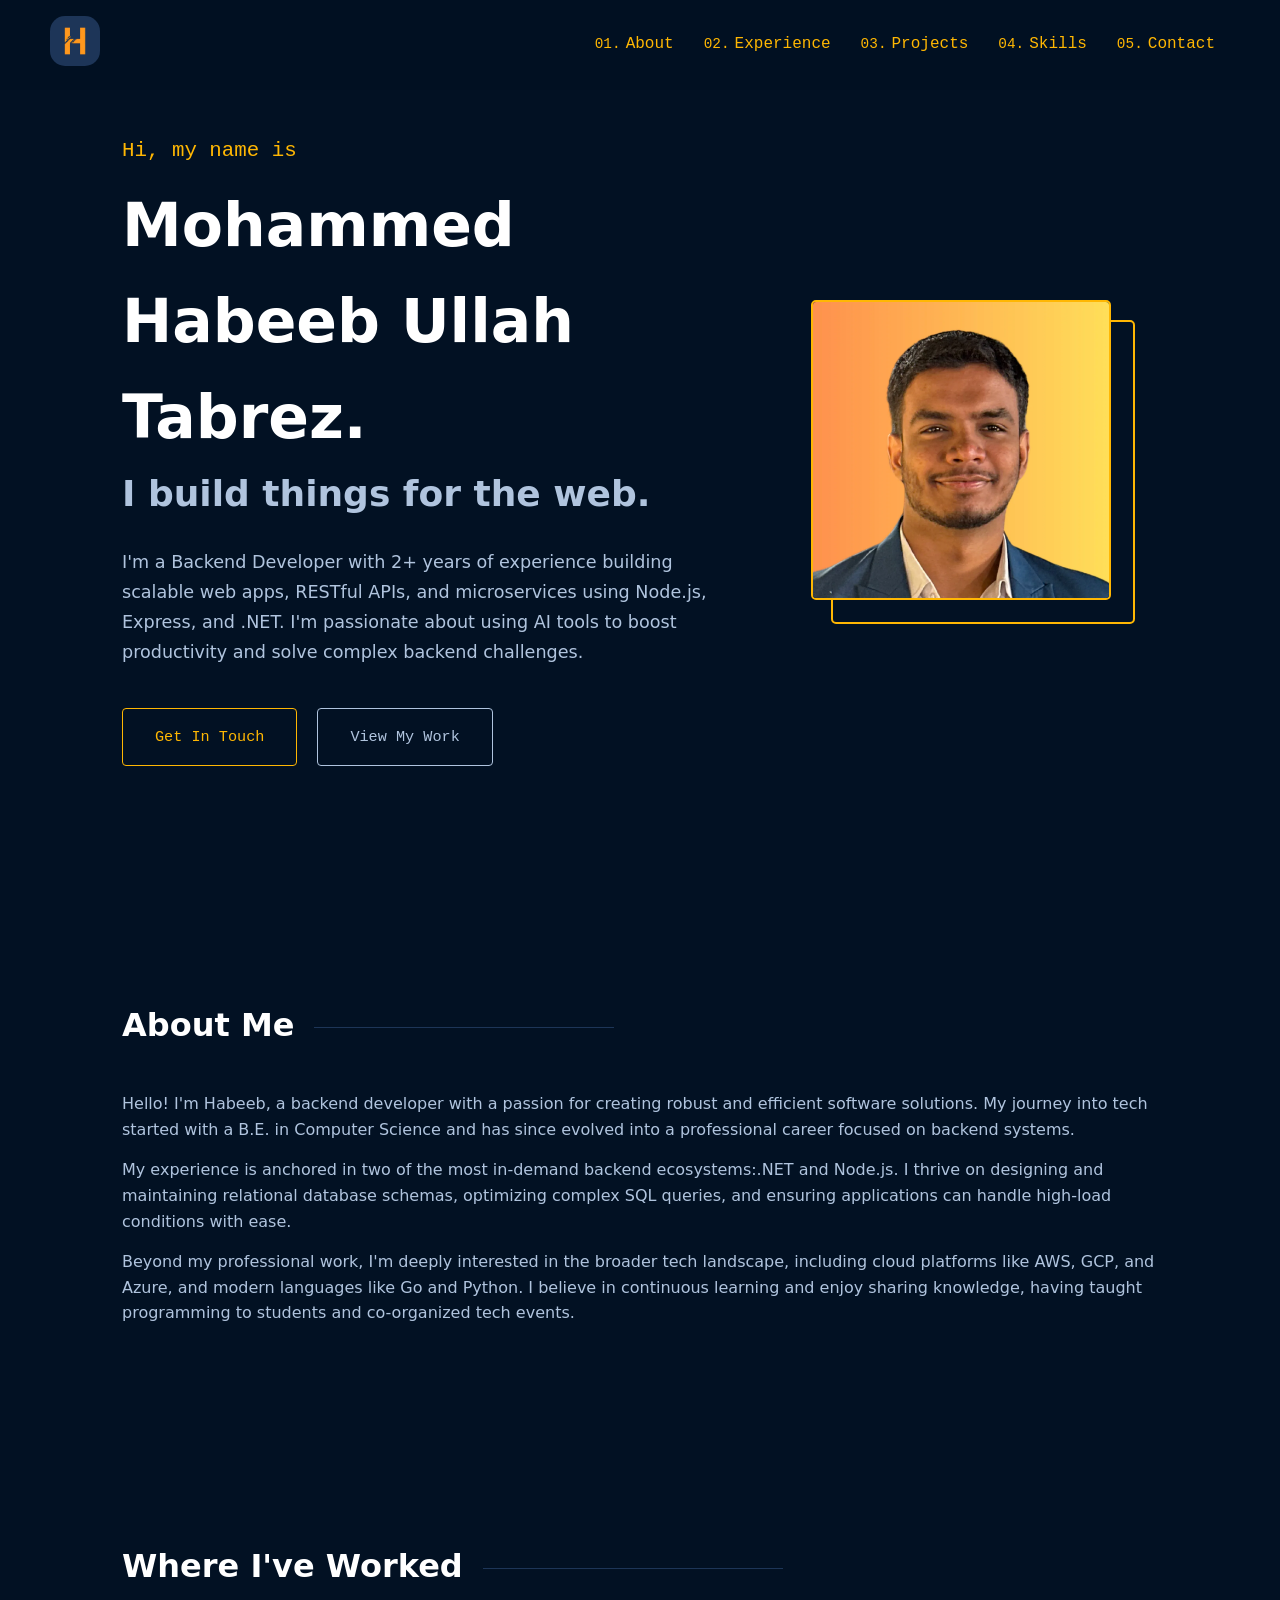
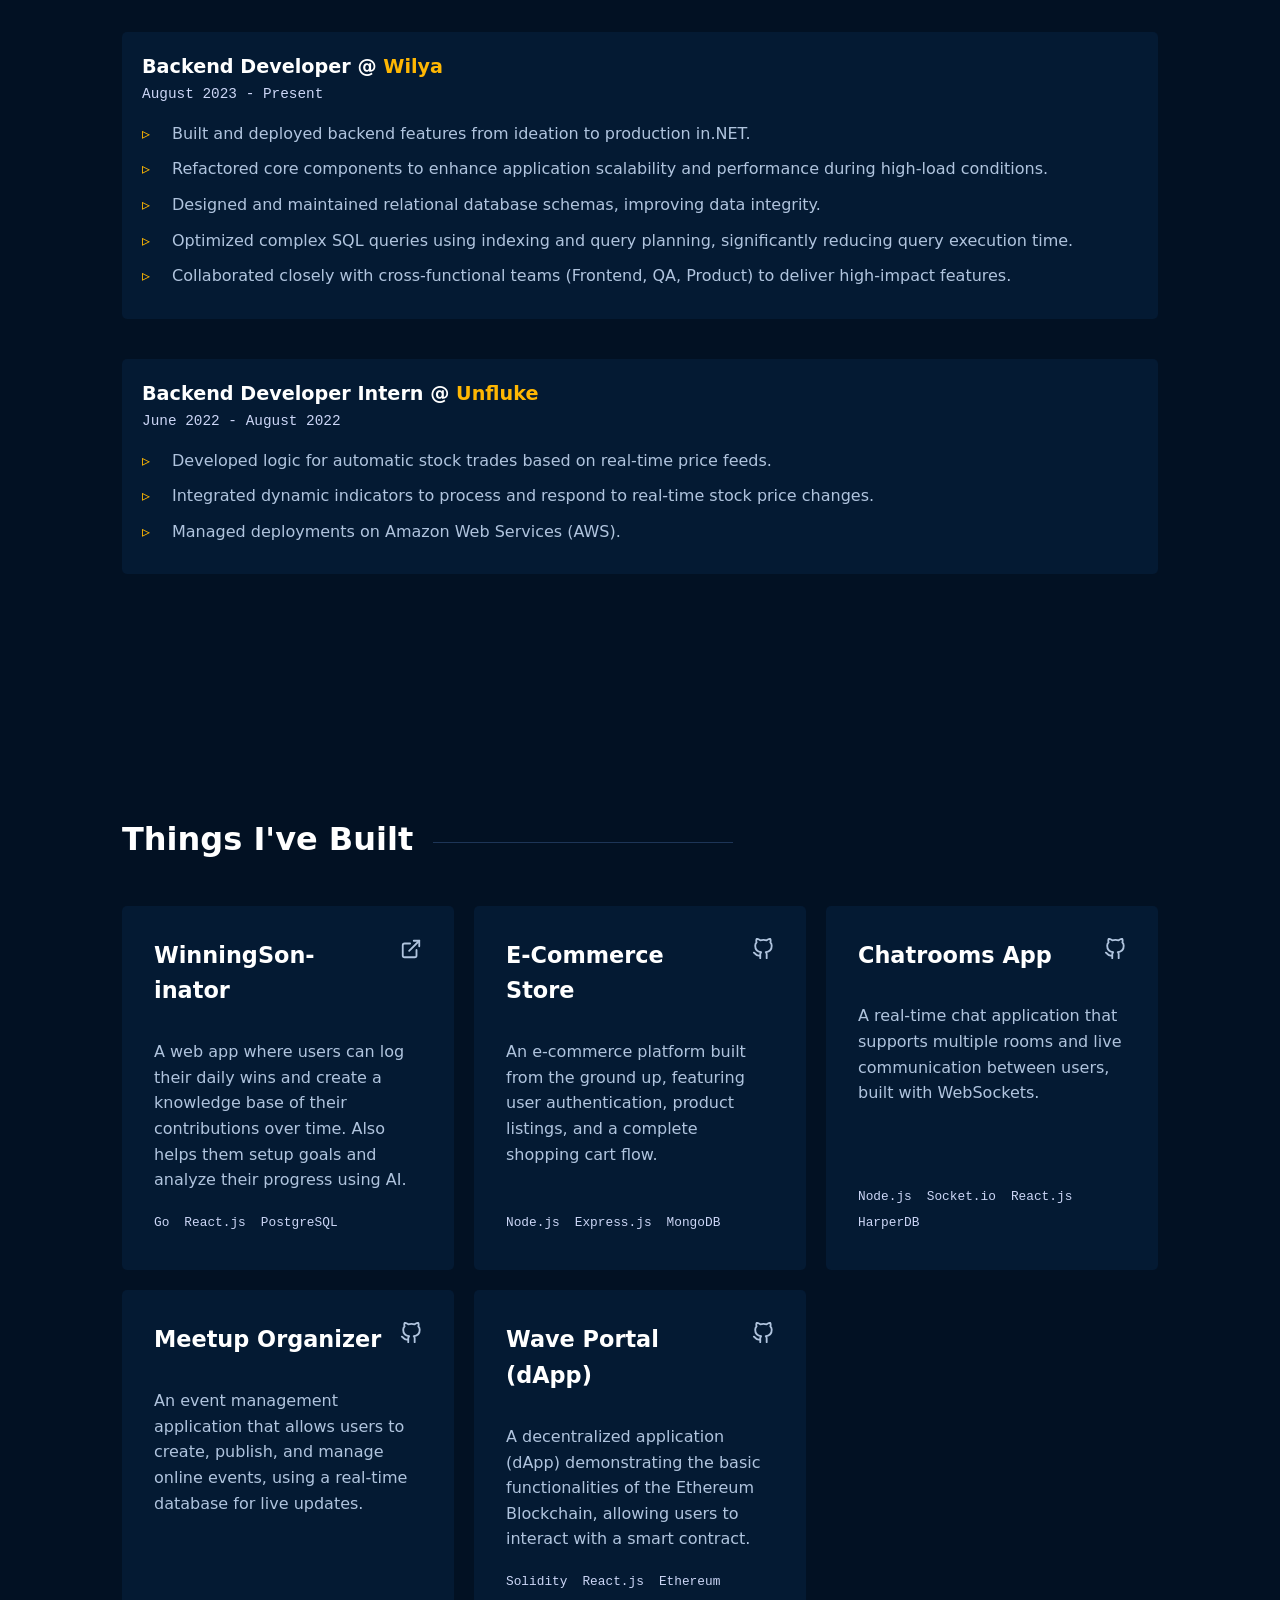
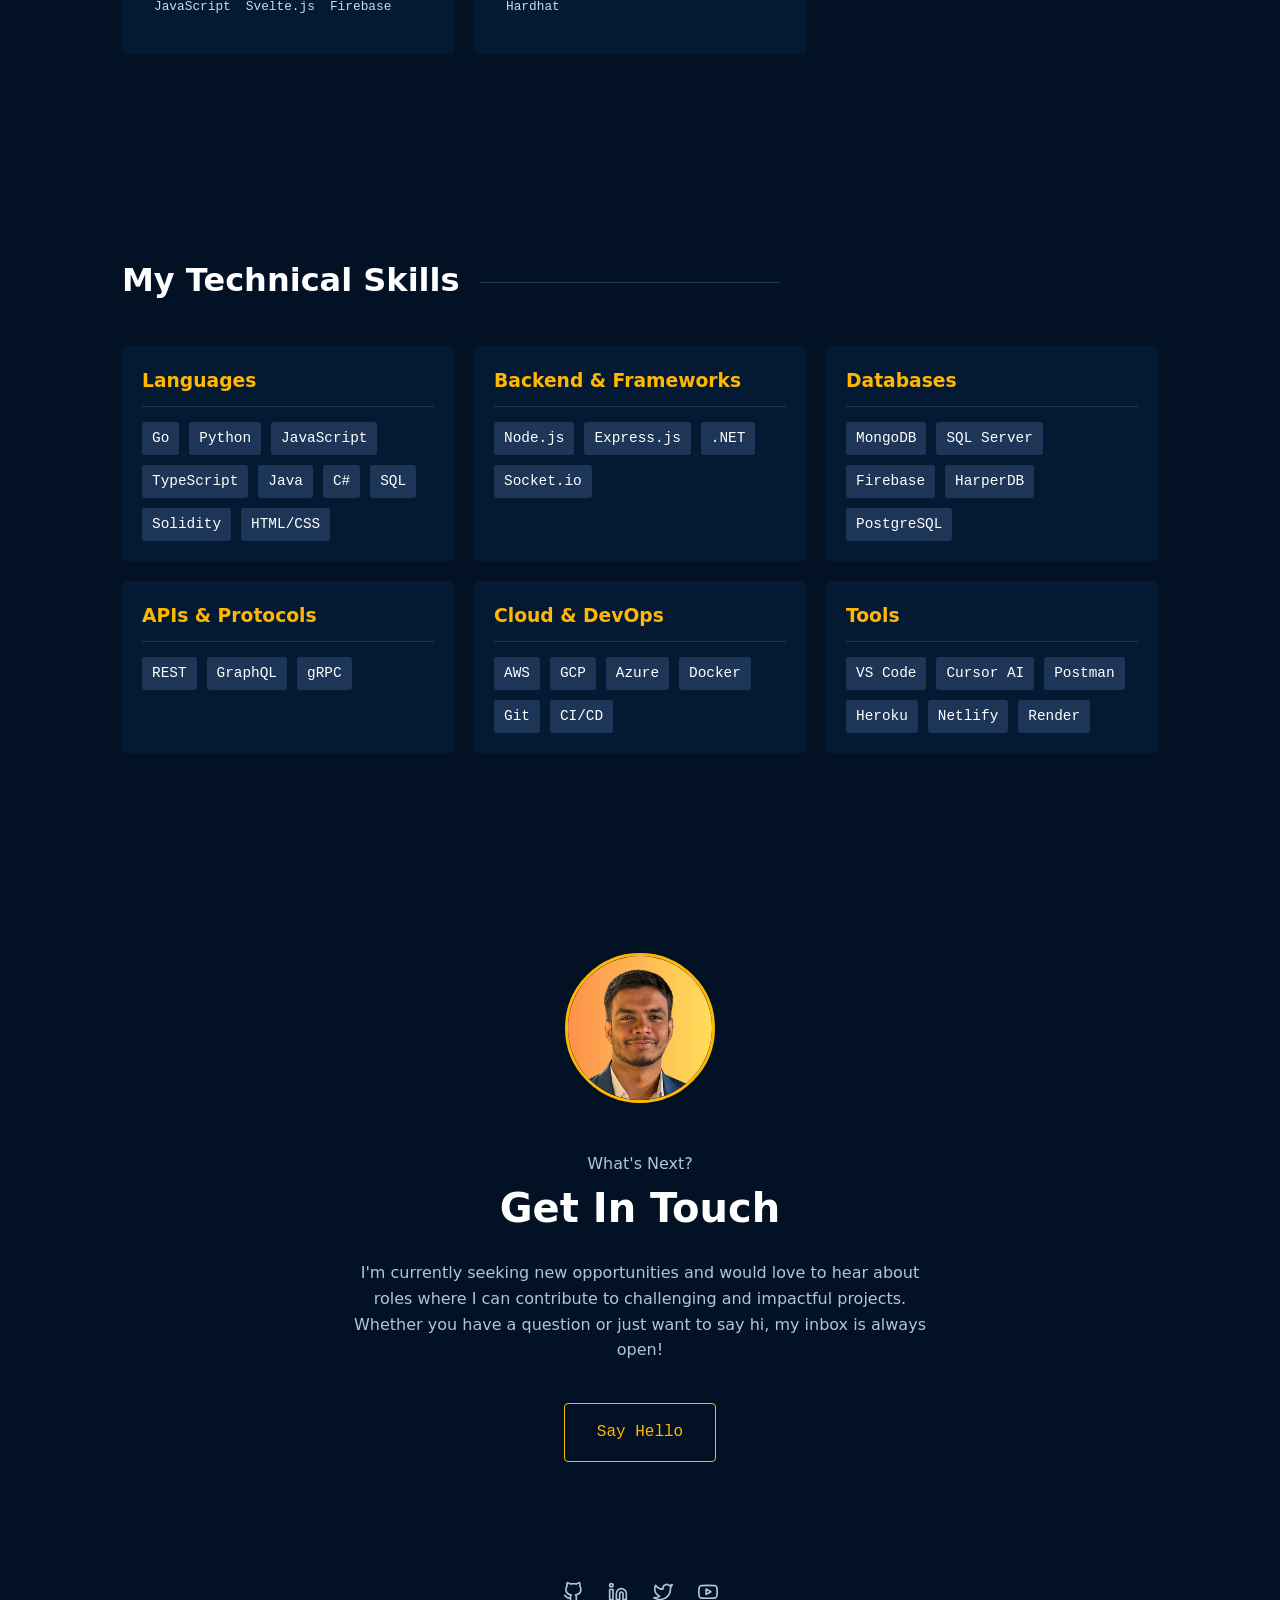
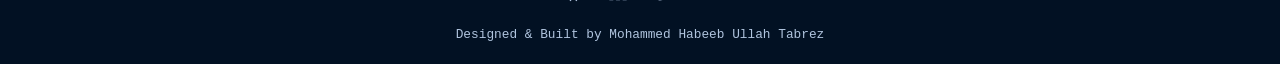
==== index.html @ f27fe526 "Add files via upload" ====
<!DOCTYPE html>
<html lang="en">
<head>
    <meta charset="UTF-8">
    <meta name="viewport" content="width=device-width, initial-scale=1.0">

    <!-- SEO: Title Tag - Crucial for search rankings and browser tabs -->
    <title>Mohammed Habeeb Ullah Tabrez | Backend Developer | Node.js, .NET, SQL Server</title>

    <!-- SEO: Meta Description - Appears in search results under the title. Should be a compelling summary. -->
    <meta name="description" content="Portfolio of Mohammed Habeeb Ullah Tabrez, a Backend Developer with 2+ years of experience in Node.js, .NET, SQL Server, and Python. Specializing in scalable web apps, RESTful APIs, and database optimization. Based in Hyderabad, India.">

    <!-- SEO: Meta Keywords - While less important for Google now, it helps other search engines categorize your site. -->
    <meta name="keywords" content="Backend Developer, Software Engineer, Node.js Developer, .NET Developer, SQL Server Developer, Go Developer, Python, SQL, MongoDB, AWS, Microservices, REST API, Hyderabad, Remote Developer">
    
    <!-- SEO: Author -->
    <meta name="author" content="Mohammed Habeeb Ullah Tabrez">
    
    <!-- SEO: Canonical URL - Tells search engines the preferred URL to avoid duplicate content issues. -->
    <link rel="canonical" href="https://theopcoder.in/">

    <!-- SEO: Open Graph Meta Tags (for social media sharing, e.g., LinkedIn, Facebook) -->
    <meta property="og:title" content="Mohammed Habeeb Ullah Tabrez | Backend Developer">
    <meta property="og:description" content="Experienced Backend Developer specializing in Node.js, .NET, SQL Server, and building scalable systems.">
    <meta property="og:image" content="https://theopcoder.in/images/Mohammed_Habeeb_Ullah_Tabrez.webp">
    <meta property="og:type" content="website">

    <!-- SEO: Twitter Card Meta Tags (for Twitter sharing) -->
    <meta name="twitter:card" content="summary_large_image">
    <meta name="twitter:title" content="Mohammed Habeeb Ullah Tabrez | Backend Developer">
    <meta name="twitter:description" content="Experienced Backend Developer specializing in Node.js, .NET, Go, and building scalable systems.">
    <meta name="twitter:image" content="https://theopcoder.in/images/Mohammed_Habeeb_Ullah_Tabrez.webp">

    <!-- Favicon related -->
    <link rel="icon" type="image/png" href="./favicon/favicon-96x96.png" sizes="96x96" />
    <link rel="icon" type="image/svg+xml" href="./favicon/favicon.svg" />
    <link rel="shortcut icon" href="./favicon/favicon.ico" />
    <link rel="apple-touch-icon" sizes="180x180" href="./favicon/apple-touch-icon.png" />
    <meta name="apple-mobile-web-app-title" content="Habeeb Ullah Tabrez" />
    <link rel="manifest" href="./favicon/site.webmanifest" />
    
    <link rel="stylesheet" href="styles.css">
    
    <!-- SEO: JSON-LD Structured Data - Helps Google understand your page content for Rich Snippets -->
    <script type="application/ld+json">
    {
      "@context": "https://schema.org",
      "@type": "ProfilePage",
      "mainEntity": {
        "@type": "Person",
        "name": "Mohammed Habeeb Ullah Tabrez",
        "alternateName": "Habeeb Tabrez",
        "jobTitle": "Backend Developer",
        "worksFor": {
          "@type": "Organization",
          "name": "Wilya"
        },
        "alumniOf": {
            "@type": "CollegeOrUniversity",
            "name": "Muffakham Jah College of Engineering and Technology"
        },
        "knowsAbout": ["Backend Development", "Node.js", ".NET", "Go", "Python", "REST APIs", "Microservices", "SQL Server", "MongoDB", "AWS"],
        "url": "https://theopcoder.in/",
        "image": "https://theopcoder.in/images/Mohammed_Habeeb_Ullah_Tabrez.webp",
        "sameAs": [
          "https://linkedin.com/in/theopcoder",
          "https://github.com/habeebullahtabrez",
          "https://twitter.com/yourprofile"
        ],
        "address": {
          "@type": "PostalAddress",
          "addressLocality": "Hyderabad",
          "addressRegion": "Telangana",
          "addressCountry": "IN"
        }
      }
    }
    </script>
</head>
<body>

    <header class="main-header" id="mainHeader">
        <a href="#" class="logo">
            <img src="./images/logo.webp" alt="Mohammed Habeeb Ullah Tabrez">
        </a>
        <nav class="main-nav" id="mainNav">
            <ol>
                <li><a href="#about">About</a></li>
                <li><a href="#experience">Experience</a></li>
                <li><a href="#projects">Projects</a></li>
                <li><a href="#skills">Skills</a></li>
                <li><a href="#contact">Contact</a></li>
            </ol>
        </nav>
        <div class="hamburger" id="hamburger">
            <span class="bar"></span>
            <span class="bar"></span>
            <span class="bar"></span>
        </div>
    </header>

    <main class="container">

        <section id="hero">
            <div class="hero-grid">
                <div class="hero-text">
                    <p class="intro">Hi, my name is</p>
                    <h1 class="name">Mohammed Habeeb Ullah Tabrez.</h1>
                    <h1 class="subtitle">I build things for the web.</h1>
                    <p class="summary">
                        I'm a Backend Developer with 2+ years of experience building scalable web apps, RESTful APIs, and microservices using Node.js, Express, and .NET. I'm passionate about using AI tools to boost productivity and solve complex backend challenges.
                    </p>
                    <div class="hero-cta">
                        <a href="#contact" class="cta-button primary">Get In Touch</a>
                        <a href="#projects" class="cta-button secondary">View My Work</a>
                    </div>
                </div>
                <div class="hero-image-container">
                    <!-- SEO: Use descriptive alt text and replace placeholder with a real image. -->
                    <!-- TODO: Replace placeholder. Use a descriptive filename like 'mohammed-habeeb-ullah-tabrez-portfolio.jpg' -->
                    <img src="./images/Mohammed_Habeeb_Ullah_Tabrez.webp" alt="Mohammed Habeeb Ullah Tabrez, Backend Developer">
                </div>
            </div>
        </section>

        <section id="about">
            <h2 class="section-heading">About Me</h2>
            <div class="inner">
                <div class="about-text">
                    <p>
                        Hello! I'm Habeeb, a backend developer with a passion for creating robust and efficient software solutions. My journey into tech started with a B.E. in Computer Science and has since evolved into a professional career focused on backend systems.
                    </p>
                    <p>
                        My experience is anchored in two of the most in-demand backend ecosystems:.NET and Node.js. I thrive on designing and maintaining relational database schemas, optimizing complex SQL queries, and ensuring applications can handle high-load conditions with ease.
                    </p>
                    <p>
                        Beyond my professional work, I'm deeply interested in the broader tech landscape, including cloud platforms like AWS, GCP, and Azure, and modern languages like Go and Python. I believe in continuous learning and enjoy sharing knowledge, having taught programming to students and co-organized tech events.
                    </p>
                </div>
            </div>
        </section>

        <section id="experience">
            <h2 class="section-heading">Where I've Worked</h2>
            
            <div class="job">
                <h3 class="job-title">Backend Developer @ <span>Wilya</span></h3>
                <p class="job-period">August 2023 - Present</p>
                <div class="job-description">
                    <ul>
                        <li>Built and deployed backend features from ideation to production in.NET.</li>
                        <li>Refactored core components to enhance application scalability and performance during high-load conditions.</li>
                        <li>Designed and maintained relational database schemas, improving data integrity.</li>
                        <li>Optimized complex SQL queries using indexing and query planning, significantly reducing query execution time.</li>
                        <li>Collaborated closely with cross-functional teams (Frontend, QA, Product) to deliver high-impact features.</li>
                    </ul>
                </div>
            </div>

            <div class="job">
                <h3 class="job-title">Backend Developer Intern @ <span>Unfluke</span></h3>
                <p class="job-period">June 2022 - August 2022</p>
                <div class="job-description">
                    <ul>
                        <li>Developed logic for automatic stock trades based on real-time price feeds.</li>
                        <li>Integrated dynamic indicators to process and respond to real-time stock price changes.</li>
                        <li>Managed deployments on Amazon Web Services (AWS).</li>
                    </ul>
                </div>
            </div>
        </section>

        <section id="projects">
            <h2 class="section-heading">Things I've Built</h2>
            <div class="projects-grid" id="projects-grid">
                <!-- Projects will be dynamically inserted here -->
            </div>
        </section>

        <section id="skills">
            <h2 class="section-heading">My Technical Skills</h2>
            <div class="skills-grid">
                <div class="skill-category">
                    <h3>Languages</h3>
                    <ul>
                        <li>Go</li><li>Python</li><li>JavaScript</li><li>TypeScript</li><li>Java</li><li>C#</li><li>SQL</li><li>Solidity</li><li>HTML/CSS</li>
                    </ul>
                </div>
                <div class="skill-category">
                    <h3>Backend & Frameworks</h3>
                    <ul>
                        <li>Node.js</li><li>Express.js</li><li>.NET</li><li>Socket.io</li>
                    </ul>
                </div>
                <div class="skill-category">
                    <h3>Databases</h3>
                    <ul>
                        <li>MongoDB</li><li>SQL Server</li><li>Firebase</li><li>HarperDB</li><li>PostgreSQL</li>
                    </ul>
                </div>
                <div class="skill-category">
                    <h3>APIs & Protocols</h3>
                    <ul>
                        <li>REST</li><li>GraphQL</li><li>gRPC</li>
                    </ul>
                </div>
                <div class="skill-category">
                    <h3>Cloud & DevOps</h3>
                    <ul>
                        <li>AWS</li><li>GCP</li><li>Azure</li><li>Docker</li><li>Git</li><li>CI/CD</li>
                    </ul>
                </div>
                <div class="skill-category">
                    <h3>Tools</h3>
                    <ul>
                        <li>VS Code</li><li>Cursor AI</li><li>Postman</li><li>Heroku</li><li>Netlify</li><li>Render</li>
                    </ul>
                </div>
            </div>
        </section>

        <section id="contact">
            <!-- SEO: Use descriptive alt text and replace placeholder with a real image. -->
            <!-- TODO: Replace placeholder. Use a descriptive filename like 'mohammed-habeeb-ullah-tabrez-contact.jpg' -->
            <img class="contact-image" src="./images/Mohammed_Habeeb_Ullah_Tabrez.webp" alt="Contact Mohammed Habeeb Ullah Tabrez">
            <p class="intro" style="margin-bottom: 0;">What's Next?</p>
            <h2>Get In Touch</h2>
            <p>
                I'm currently seeking new opportunities and would love to hear about roles where I can contribute to challenging and impactful projects. Whether you have a question or just want to say hi, my inbox is always open!
            </p>
            <a href="mailto:ullahabeeb11@gmail.com" class="contact-button">Say Hello</a>
        </section>

    </main>

    <footer>
        <div id="footer-social-links">
            <!-- Social links will be dynamically inserted here -->
        </div>
        <p>Designed & Built by Mohammed Habeeb Ullah Tabrez</p>
    </footer>

    <script src="script.js"></script>

</body>
</html>
---- styles.css ----
/* --- General Styles & Resets --- */
:root {
    --primary-color: #021123; /* Very dark blue, inspired by the jacket */
    --secondary-color: #041a33; /* Slightly lighter dark blue */
    --lightest-navy: #1d3557; /* A muted blue for borders/backgrounds */
    --slate: #b0c4de; /* Lighter blue-gray for text */
    --light-slate: #ccd6f6;
    --lightest-slate: #ffffff; /* White for main headings */
    --white: #e6f1ff;
    --accent-primary: #ffb703; /* Vibrant orange/yellow from image bg */
    --accent-secondary: #3a86ff; /* Vibrant blue from jacket */
    --font-sans: 'Calibri', 'San Francisco', 'SF Pro Text', -apple-system, system-ui, sans-serif;
    --font-mono: 'SF Mono', 'Fira Code', 'Fira Mono', 'Roboto Mono', monospace;
}

* {
    margin: 0;
    padding: 0;
    box-sizing: border-box;
}

html {
    scroll-behavior: smooth;
    scroll-padding-top: 80px;
}

body {
    font-family: var(--font-sans);
    background-color: var(--primary-color);
    color: var(--slate);
    line-height: 1.6;
    padding: 0 50px;
}

a {
    color: var(--accent-primary);
    text-decoration: none;
    transition: all 0.25s cubic-bezier(0.645, 0.045, 0.355, 1);
}

a:hover {
    color: var(--accent-primary);
    filter: brightness(1.2);
}

h1, h2, h3 {
    color: var(--lightest-slate);
    font-weight: 600;
}

.container {
    max-width: 1100px;
    margin: 0 auto;
    padding: 0 2rem;
}

section {
    padding: 100px 0;
}

.section-heading {
    display: flex;
    align-items: center;
    margin-bottom: 40px;
    font-size: 2rem;
    white-space: nowrap;
}

.section-heading::after {
    content: '';
    display: block;
    position: relative;
    top: 2px;
    width: 300px;
    height: 1px;
    margin-left: 20px;
    background-color: var(--lightest-navy);
}

/* --- Header / Navigation --- */
.main-header {
    display: flex;
    justify-content: space-between;
    align-items: center;
    padding: 1rem 50px;
    position: fixed;
    width: 100%;
    top: 0;
    left: 0;
    right: 0;
    z-index: 10;
    background-color: rgba(2, 17, 35, 0.85);
    backdrop-filter: blur(10px);
    transition: top 0.3s;
    box-sizing: border-box;
}

.logo img {
    width: 50px;
    height: 50px;
    border-radius: 30%;
}

.main-nav ol {
    display: flex;
    list-style: none;
    align-items: center;
    counter-reset: item; /* Fix: Reset the counter */
}

.main-nav li {
    margin: 0 15px;
    font-family: var(--font-mono);
}

.main-nav a {
    counter-increment: item 1;
}

.main-nav a::before {
    content: "0" counter(item) ".";
    margin-right: 5px;
    color: var(--accent-primary);
    font-size: 0.9rem;
}

.hamburger {
    display: none;
    cursor: pointer;
    z-index: 11;
}

.hamburger .bar {
    display: block;
    width: 25px;
    height: 3px;
    margin: 5px auto;
    background-color: var(--accent-primary);
    transition: all 0.3s ease-in-out;
}

/* --- Hero Section --- */
#hero {
    min-height: 100vh;
    display: flex;
    align-items: center;
}

.hero-grid {
    display: grid;
    grid-template-columns: 3fr 2fr;
    gap: 50px;
    align-items: center;
    width: 100%;
}

#hero h1 {
    font-size: clamp(40px, 6vw, 60px);
    margin: 0;
}

#hero .name {
    color: var(--lightest-slate);
    margin-bottom: 10px; /* Fix: Reduced margin */
}

#hero .subtitle {
    color: var(--slate);
    margin-top: -10px;
    font-size: clamp(24px, 4vw, 36px);
}

#hero p.intro {
    font-family: var(--font-mono);
    color: var(--accent-primary);
    margin-bottom: 10px; /* Fix: Reduced margin */
    font-size: 1.3rem; /* Fix: Increased font size */
}

#hero .summary {
    max-width: 600px;
    margin-top: 25px;
    font-size: 1.1rem;
    line-height: 1.7;
}

.hero-cta {
    display: flex;
    gap: 20px;
    margin-top: 40px;
    flex-wrap: wrap;
}

.cta-button {
    display: inline-block;
    padding: 1rem 2rem;
    border-radius: 4px;
    font-family: var(--font-mono);
    font-size: 0.95rem;
    transition: all 0.25s cubic-bezier(0.645, 0.045, 0.355, 1);
    text-decoration: none;
}

.cta-button.primary {
    background-color: transparent;
    border: 1px solid var(--accent-primary);
    color: var(--accent-primary);
}

.cta-button.primary:hover {
    background-color: rgba(255, 183, 3, 0.1);
    transform: translateY(-3px);
    box-shadow: 0 10px 30px -10px var(--accent-primary);
}

.cta-button.secondary {
    background-color: transparent;
    border: 1px solid var(--slate);
    color: var(--slate);
}

.cta-button.secondary:hover {
    border-color: var(--accent-primary);
    color: var(--accent-primary);
    transform: translateY(-3px);
}

.hero-image-container {
    max-width: 300px;
    max-height: 300px;
    justify-self: center;
    position: relative;
}

.hero-image-container::before {
    content: '';
    position: absolute;
    top: 20px;
    left: 20px;
    width: 100%;
    height: 100%;
    border: 2px solid var(--accent-primary);
    border-radius: 5px;
    z-index: -1;
    transition: all 0.25s cubic-bezier(0.645, 0.045, 0.355, 1);
}

.hero-image-container:hover::before {
    top: 15px;
    left: 15px;
}

.hero-image-container img {
    width: 100%;
    height: 100%;
    object-fit: cover;
    border-radius: 5px;
    border: 2px solid var(--accent-primary);
}

/* --- About Section --- */
#about .inner {
    display: grid;
    grid-template-columns: 1fr;
    gap: 50px;
}

#about p {
    margin-bottom: 15px;
}

/* --- Experience Section --- */
.job {
    margin-bottom: 40px;
    padding: 20px;
    background-color: var(--secondary-color);
    border-radius: 5px;
    transition: transform 0.3s ease;
}

.job:hover {
    transform: translateY(-5px);
}

.job-title {
    font-size: 1.2rem;
    font-weight: 600;
}

.job-title span {
    color: var(--accent-primary);
}

.job-period {
    font-family: var(--font-mono);
    font-size: 0.9rem;
    color: var(--light-slate);
    margin-bottom: 15px;
}

.job-description ul {
    list-style: none;
}

.job-description li {
    position: relative;
    padding-left: 30px;
    margin-bottom: 10px;
}

.job-description li::before {
    content: "▹";
    position: absolute;
    left: 0;
    color: var(--accent-primary);
}

/* --- Projects Section --- */
.projects-grid {
    display: grid;
    grid-template-columns: repeat(auto-fill, minmax(300px, 1fr));
    gap: 20px;
}

.project-card {
    background-color: var(--secondary-color);
    padding: 2rem;
    border-radius: 5px;
    display: flex;
    flex-direction: column;
    justify-content: space-between;
    transition: transform 0.3s ease;
}

.project-card:hover {
    transform: translateY(-7px);
}

.project-header {
    display: flex;
    justify-content: space-between;
    align-items: flex-start;
    margin-bottom: 20px;
}

.project-title {
    font-size: 1.4rem;
    margin-bottom: 10px;
}

.project-links a {
    color: var(--slate);
    margin-left: 15px;
}

.project-links a:hover {
    color: var(--accent-primary);
}

.project-links svg {
    width: 22px;
    height: 22px;
}

.project-description {
    font-size: 1rem;
    flex-grow: 1;
}

.project-tech-list {
    list-style: none;
    display: flex;
    flex-wrap: wrap;
    margin-top: 20px;
    font-family: var(--font-mono);
    font-size: 0.8rem;
    color: var(--light-slate);
}

.project-tech-list li {
    margin-right: 15px;
    margin-bottom: 5px;
}

/* --- Skills Section --- */
#skills .skills-grid {
    display: grid;
    grid-template-columns: repeat(auto-fill, minmax(250px, 1fr));
    gap: 20px;
}

.skill-category {
    background-color: var(--secondary-color);
    padding: 20px;
    border-radius: 5px;
}

.skill-category h3 {
    color: var(--accent-primary);
    border-bottom: 1px solid var(--lightest-navy);
    padding-bottom: 10px;
    margin-bottom: 15px;
}

.skill-category ul {
    list-style: none;
    display: flex;
    flex-wrap: wrap;
    gap: 10px;
}

.skill-category li {
    background-color: var(--lightest-navy);
    color: var(--lightest-slate);
    padding: 5px 10px;
    border-radius: 3px;
    font-family: var(--font-mono);
    font-size: 0.9rem;
}

/* --- Contact Section --- */
#contact {
    text-align: center;
}

.contact-image {
    width: 150px;
    height: 150px;
    border-radius: 50%;
    object-fit: cover;
    border: 3px solid var(--accent-primary);
    margin-bottom: 20px;
}

#contact h2 {
    font-size: 2.5rem;
}

#contact p {
    max-width: 600px;
    margin: 20px auto;
}

.contact-button {
    display: inline-block;
    padding: 1rem 2rem;
    border: 1px solid var(--accent-primary);
    border-radius: 4px;
    color: var(--accent-primary);
    font-family: var(--font-mono);
    margin-top: 20px;
}

.contact-button:hover {
    background-color: rgba(255, 183, 3, 0.1);
    text-decoration: none;
}

/* --- Footer --- */
footer {
    text-align: center;
    padding: 20px;
    font-family: var(--font-mono);
    font-size: 0.8rem;
}

#footer-social-links {
    display: flex;
    justify-content: center;
    gap: 25px;
    margin-bottom: 15px;
}

#footer-social-links a {
    color: var(--slate);
}

#footer-social-links a:hover {
    color: var(--accent-primary);
}

#footer-social-links svg {
    width: 20px;
    height: 20px;
}

/* --- Responsive Design --- */
@media (max-width: 992px) {
    .hero-grid {
        grid-template-columns: 1fr;
        text-align: center;
    }
    .hero-image-container {
        order: -1;
        margin-bottom: 40px;
        max-width: 250px;
        max-height: 250px;
    }
    .hero-text .summary {
        margin-left: auto;
        margin-right: auto;
    }

    .hero-cta {
        justify-content: center;
    }

    .projects-grid {
        grid-template-columns: repeat(auto-fill, minmax(280px, 1fr));
    }

    #skills .skills-grid {
        grid-template-columns: repeat(auto-fill, minmax(200px, 1fr));
    }
}

@media (max-width: 768px) {
    body {
        padding: 0 20px;
    }

    .container {
        padding: 0 1.5rem;
    }

    section {
        padding: 80px 0;
    }

    .section-heading {
        font-size: 1.5rem;
    }

    .section-heading::after {
        width: 100px;
    }

    .main-header {
        padding: 1.2rem 20px;
    }

    .logo img {
        width: 55px;
        height: 55px;
    }

    .hamburger .bar {
        width: 28px;
        height: 3px;
        margin: 6px auto;
    }

    .main-nav {
        position: fixed;
        top: 0;
        right: -100%;
        width: min(75vw, 400px);
        height: 100vh;
        background-color: var(--lightest-navy);
        display: flex;
        flex-direction: column;
        justify-content: center;
        align-items: center;
        transition: right 0.3s ease-in-out;
        box-shadow: -10px 0px 30px -15px var(--primary-color);
    }

    .main-nav.active {
        right: 0;
    }

    .main-nav ol {
        flex-direction: column;
        padding: 0;
        width: 100%;
    }

    .main-nav li {
        margin: 20px 0;
        text-align: center;
    }

    .hamburger {
        display: block;
    }

    .hamburger.active .bar:nth-child(2) {
        opacity: 0;
    }
    .hamburger.active .bar:nth-child(1) {
        transform: translateY(8px) rotate(45deg);
    }
    .hamburger.active .bar:nth-child(3) {
        transform: translateY(-8px) rotate(-45deg);
    }

    #hero h1 {
        font-size: clamp(32px, 5vw, 50px);
    }

    #hero .subtitle {
        font-size: clamp(20px, 3.5vw, 30px);
    }

    #hero p.intro {
        font-size: 1.1rem;
    }

    #hero .summary {
        font-size: 1rem;
    }

    .hero-cta {
        flex-direction: column;
        gap: 15px;
    }

    .cta-button {
        text-align: center;
        width: 100%;
        max-width: 300px;
        margin: 0 auto;
    }

    .projects-grid {
        grid-template-columns: 1fr;
    }

    #skills .skills-grid {
        grid-template-columns: 1fr;
    }

    #contact h2 {
        font-size: 2rem;
    }

    .contact-image {
        width: 120px;
        height: 120px;
    }
}

@media (max-width: 480px) {
    body {
        padding: 0 15px;
    }

    .container {
        padding: 0 1rem;
    }

    section {
        padding: 60px 0;
    }

    .main-header {
        padding: 1rem 15px;
    }

    .logo img {
        width: 50px;
        height: 50px;
    }

    .hamburger .bar {
        width: 30px;
        height: 3.5px;
        margin: 6px auto;
    }

    .section-heading {
        font-size: 1.3rem;
        margin-bottom: 30px;
    }

    .section-heading::after {
        width: 50px;
        margin-left: 10px;
    }

    #hero {
        min-height: auto;
        padding-top: 80px;
    }

    #hero h1 {
        font-size: clamp(28px, 7vw, 40px);
    }

    #hero .subtitle {
        font-size: clamp(18px, 5vw, 26px);
    }

    #hero p.intro {
        font-size: 1rem;
    }

    #hero .summary {
        font-size: 0.95rem;
        margin-top: 20px;
    }

    .hero-image-container {
        max-width: 200px;
        max-height: 200px;
        margin-bottom: 30px;
    }

    .hero-image-container::before {
        top: 15px;
        left: 15px;
    }

    .cta-button {
        padding: 0.85rem 1.75rem;
        font-size: 0.9rem;
    }

    .job {
        padding: 15px;
        margin-bottom: 30px;
    }

    .job-title {
        font-size: 1.1rem;
    }

    .job-description li {
        font-size: 0.95rem;
        padding-left: 25px;
    }

    .project-card {
        padding: 1.5rem;
    }

    .project-title {
        font-size: 1.2rem;
    }

    .project-description {
        font-size: 0.95rem;
    }

    .project-tech-list {
        font-size: 0.75rem;
    }

    .skill-category {
        padding: 15px;
    }

    .skill-category h3 {
        font-size: 1rem;
    }

    .skill-category li {
        font-size: 0.85rem;
        padding: 4px 8px;
    }

    #contact h2 {
        font-size: 1.7rem;
    }

    #contact p {
        font-size: 0.95rem;
    }

    .contact-button {
        padding: 0.8rem 1.5rem;
        font-size: 0.9rem;
    }

    .contact-image {
        width: 100px;
        height: 100px;
    }

    footer {
        padding: 15px;
        font-size: 0.75rem;
    }

    #footer-social-links {
        gap: 20px;
    }

    #footer-social-links svg {
        width: 18px;
        height: 18px;
    }
}

@media (max-width: 360px) {
    .main-nav {
        width: 85vw;
    }

    .section-heading::after {
        display: none;
    }

    #hero h1 {
        font-size: 24px;
    }

    #hero .subtitle {
        font-size: 16px;
    }

    .hero-image-container {
        max-width: 180px;
        max-height: 180px;
    }

    .project-card {
        padding: 1.25rem;
    }

    .contact-button {
        padding: 0.7rem 1.2rem;
        font-size: 0.85rem;
    }
}
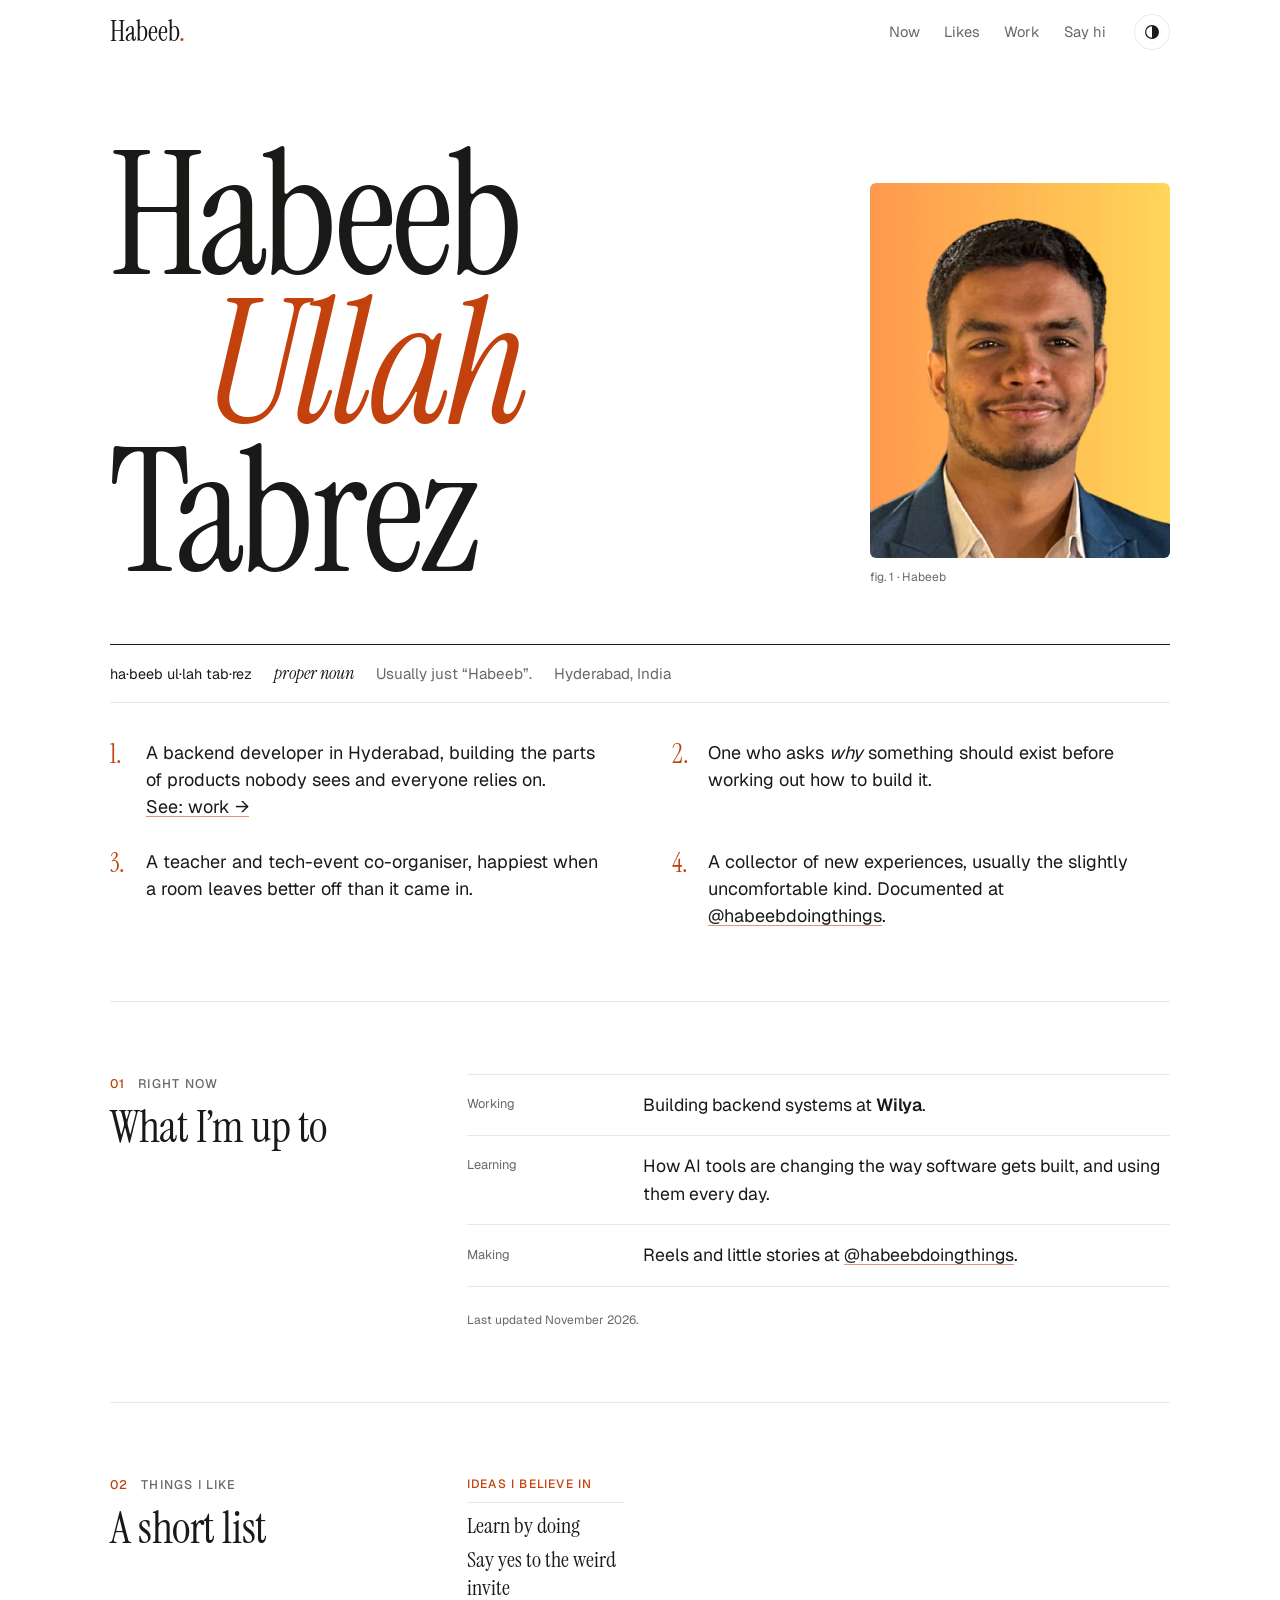
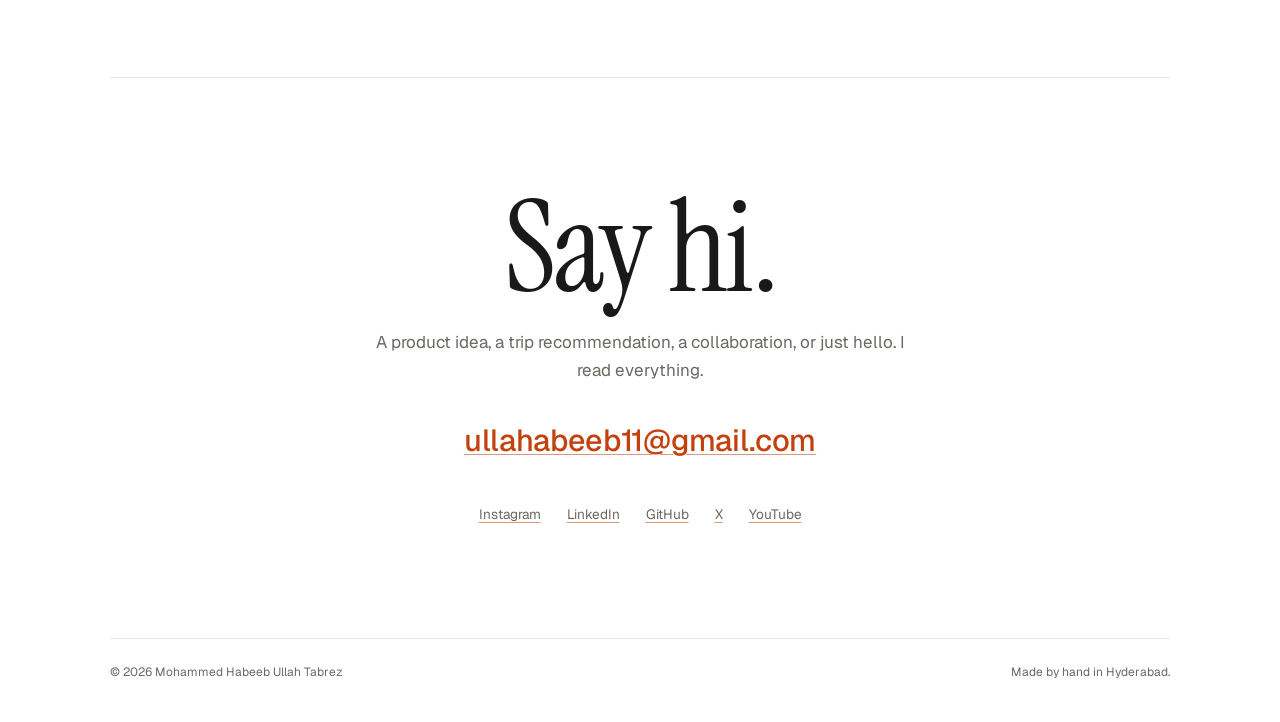
==== commit 4218905b: "Redesign site around the person, with a separate work page - Home page leads with the name as a dict" ====
--- a/index.html
+++ b/index.html
@@ -1,246 +1,178 @@
 <!DOCTYPE html>
 <html lang="en">
 <head>
-    <meta charset="UTF-8">
-    <meta name="viewport" content="width=device-width, initial-scale=1.0">
+  <meta charset="UTF-8">
+  <meta name="viewport" content="width=device-width, initial-scale=1">
 
-    <!-- SEO: Title Tag - Crucial for search rankings and browser tabs -->
-    <title>Mohammed Habeeb Ullah Tabrez | Backend Developer | Node.js, .NET, SQL Server</title>
+  <title>Habeeb Ullah Tabrez</title>
+  <meta name="description" content="Habeeb Ullah Tabrez is a backend developer in Hyderabad who teaches, hosts tech events, and collects new experiences. This is the whole picture, not just the résumé.">
+  <meta name="author" content="Mohammed Habeeb Ullah Tabrez">
+  <link rel="canonical" href="https://theopcoder.in/">
+  <meta name="theme-color" content="#ffffff">
 
-    <!-- SEO: Meta Description - Appears in search results under the title. Should be a compelling summary. -->
-    <meta name="description" content="Portfolio of Mohammed Habeeb Ullah Tabrez, a Backend Developer with 2+ years of experience in Node.js, .NET, SQL Server, and Python. Specializing in scalable web apps, RESTful APIs, and database optimization. Based in Hyderabad, India.">
+  <meta property="og:type" content="profile">
+  <meta property="og:title" content="Habeeb Ullah Tabrez">
+  <meta property="og:description" content="Backend developer, teacher, event host, and collector of new experiences. Based in Hyderabad.">
+  <meta property="og:url" content="https://theopcoder.in/">
+  <meta property="og:image" content="https://theopcoder.in/images/Mohammed_Habeeb_Ullah_Tabrez.webp">
+  <meta name="twitter:card" content="summary_large_image">
+  <meta name="twitter:site" content="@TheOpCoder">
 
-    <!-- SEO: Meta Keywords - While less important for Google now, it helps other search engines categorize your site. -->
-    <meta name="keywords" content="Backend Developer, Software Engineer, Node.js Developer, .NET Developer, SQL Server Developer, Go Developer, Python, SQL, MongoDB, AWS, Microservices, REST API, Hyderabad, Remote Developer">
-    
-    <!-- SEO: Author -->
-    <meta name="author" content="Mohammed Habeeb Ullah Tabrez">
-    
-    <!-- SEO: Canonical URL - Tells search engines the preferred URL to avoid duplicate content issues. -->
-    <link rel="canonical" href="https://theopcoder.in/">
+  <link rel="icon" type="image/png" href="./favicon/favicon-96x96.png" sizes="96x96">
+  <link rel="icon" type="image/svg+xml" href="./favicon/favicon.svg">
+  <link rel="shortcut icon" href="./favicon/favicon.ico">
+  <link rel="apple-touch-icon" sizes="180x180" href="./favicon/apple-touch-icon.png">
+  <meta name="apple-mobile-web-app-title" content="Habeeb">
+  <link rel="manifest" href="./favicon/site.webmanifest">
 
-    <!-- SEO: Open Graph Meta Tags (for social media sharing, e.g., LinkedIn, Facebook) -->
-    <meta property="og:title" content="Mohammed Habeeb Ullah Tabrez | Backend Developer">
-    <meta property="og:description" content="Experienced Backend Developer specializing in Node.js, .NET, SQL Server, and building scalable systems.">
-    <meta property="og:image" content="https://theopcoder.in/images/Mohammed_Habeeb_Ullah_Tabrez.webp">
-    <meta property="og:type" content="website">
+  <link rel="preconnect" href="https://fonts.googleapis.com">
+  <link rel="preconnect" href="https://fonts.gstatic.com" crossorigin>
+  <link href="https://fonts.googleapis.com/css2?family=Geist:wght@400;500;600&family=Instrument+Serif:ital@0;1&display=swap" rel="stylesheet">
+  <link rel="stylesheet" href="styles.css">
 
-    <!-- SEO: Twitter Card Meta Tags (for Twitter sharing) -->
-    <meta name="twitter:card" content="summary_large_image">
-    <meta name="twitter:title" content="Mohammed Habeeb Ullah Tabrez | Backend Developer">
-    <meta name="twitter:description" content="Experienced Backend Developer specializing in Node.js, .NET, Go, and building scalable systems.">
-    <meta name="twitter:image" content="https://theopcoder.in/images/Mohammed_Habeeb_Ullah_Tabrez.webp">
+  <!-- Apply saved theme before paint to avoid a flash -->
+  <script>
+    document.documentElement.classList.add("js");
+    try { var t = localStorage.getItem("theme"); if (t) document.documentElement.dataset.theme = t; } catch (e) {}
+  </script>
 
-    <!-- Favicon related -->
-    <link rel="icon" type="image/png" href="./favicon/favicon-96x96.png" sizes="96x96" />
-    <link rel="icon" type="image/svg+xml" href="./favicon/favicon.svg" />
-    <link rel="shortcut icon" href="./favicon/favicon.ico" />
-    <link rel="apple-touch-icon" sizes="180x180" href="./favicon/apple-touch-icon.png" />
-    <meta name="apple-mobile-web-app-title" content="Habeeb Ullah Tabrez" />
-    <link rel="manifest" href="./favicon/site.webmanifest" />
-    
-    <link rel="stylesheet" href="styles.css">
-    
-    <!-- SEO: JSON-LD Structured Data - Helps Google understand your page content for Rich Snippets -->
-    <script type="application/ld+json">
-    {
-      "@context": "https://schema.org",
-      "@type": "ProfilePage",
-      "mainEntity": {
-        "@type": "Person",
-        "name": "Mohammed Habeeb Ullah Tabrez",
-        "alternateName": "Habeeb Tabrez",
-        "jobTitle": "Backend Developer",
-        "worksFor": {
-          "@type": "Organization",
-          "name": "Wilya"
-        },
-        "alumniOf": {
-            "@type": "CollegeOrUniversity",
-            "name": "Muffakham Jah College of Engineering and Technology"
-        },
-        "knowsAbout": ["Backend Development", "Node.js", ".NET", "Go", "Python", "REST APIs", "Microservices", "SQL Server", "MongoDB", "AWS"],
-        "url": "https://theopcoder.in/",
-        "image": "https://theopcoder.in/images/Mohammed_Habeeb_Ullah_Tabrez.webp",
-        "sameAs": [
-          "https://linkedin.com/in/theopcoder",
-          "https://github.com/habeebullahtabrez",
-          "https://twitter.com/yourprofile"
-        ],
-        "address": {
-          "@type": "PostalAddress",
-          "addressLocality": "Hyderabad",
-          "addressRegion": "Telangana",
-          "addressCountry": "IN"
-        }
-      }
+  <script type="application/ld+json">
+  {
+    "@context": "https://schema.org",
+    "@type": "ProfilePage",
+    "mainEntity": {
+      "@type": "Person",
+      "name": "Habeeb Ullah Tabrez",
+      "alternateName": ["Mohammed Habeeb Ullah Tabrez", "Habeeb"],
+      "jobTitle": "Backend Developer",
+      "worksFor": { "@type": "Organization", "name": "Wilya" },
+      "alumniOf": { "@type": "CollegeOrUniversity", "name": "Muffakham Jah College of Engineering and Technology" },
+      "address": { "@type": "PostalAddress", "addressLocality": "Hyderabad", "addressRegion": "Telangana", "addressCountry": "IN" },
+      "url": "https://theopcoder.in/",
+      "image": "https://theopcoder.in/images/Mohammed_Habeeb_Ullah_Tabrez.webp",
+      "sameAs": [
+        "https://www.instagram.com/habeebdoingthings/",
+        "https://www.linkedin.com/in/theopcoder",
+        "https://github.com/habeebullahtabrez",
+        "https://x.com/TheOpCoder",
+        "https://www.youtube.com/@TheOpCoder"
+      ]
     }
-    </script>
+  }
+  </script>
 </head>
 <body>
+  <a class="skip-link" href="#main">Skip to content</a>
 
-    <header class="main-header" id="mainHeader">
-        <a href="#" class="logo">
-            <img src="./images/logo.webp" alt="Mohammed Habeeb Ullah Tabrez">
-        </a>
-        <nav class="main-nav" id="mainNav">
-            <ol>
-                <li><a href="#about">About</a></li>
-                <li><a href="#experience">Experience</a></li>
-                <li><a href="#projects">Projects</a></li>
-                <li><a href="#skills">Skills</a></li>
-                <li><a href="#contact">Contact</a></li>
-            </ol>
-        </nav>
-        <div class="hamburger" id="hamburger">
-            <span class="bar"></span>
-            <span class="bar"></span>
-            <span class="bar"></span>
-        </div>
-    </header>
+  <header class="site-header">
+    <div class="site-header__inner">
+      <a class="wordmark" href="./" aria-label="Habeeb Ullah Tabrez, home">Habeeb<span>.</span></a>
+      <nav class="site-nav" id="site-nav" aria-label="Main">
+        <a href="#now">Now</a>
+        <a href="#gallery">Pictures</a>
+        <a href="#likes">Likes</a>
+        <a href="work.html">Work</a>
+        <a href="#contact">Say hi</a>
+      </nav>
+      <div class="header-actions">
+        <button class="icon-btn theme-toggle" type="button" aria-label="Switch to dark mode" aria-pressed="false">
+          <svg viewBox="0 0 24 24" width="18" height="18" aria-hidden="true"><circle cx="12" cy="12" r="8.5" fill="none" stroke="currentColor" stroke-width="1.6"/><path d="M12 3.5a8.5 8.5 0 0 1 0 17z" fill="currentColor"/></svg>
+        </button>
+        <button class="icon-btn menu-toggle" type="button" aria-label="Open menu" aria-expanded="false" aria-controls="site-nav">
+          <svg viewBox="0 0 24 24" width="18" height="18" aria-hidden="true"><path d="M4 8h16M4 16h16" stroke="currentColor" stroke-width="1.6" stroke-linecap="round"/></svg>
+        </button>
+      </div>
+    </div>
+  </header>
 
-    <main class="container">
+  <main id="main" class="page">
 
-        <section id="hero">
-            <div class="hero-grid">
-                <div class="hero-text">
-                    <p class="intro">Hi, my name is</p>
-                    <h1 class="name">Mohammed Habeeb Ullah Tabrez.</h1>
-                    <h1 class="subtitle">I build things for the web.</h1>
-                    <p class="summary">
-                        I'm a Backend Developer with 2+ years of experience building scalable web apps, RESTful APIs, and microservices using Node.js, Express, and .NET. I'm passionate about using AI tools to boost productivity and solve complex backend challenges.
-                    </p>
-                    <div class="hero-cta">
-                        <a href="#contact" class="cta-button primary">Get In Touch</a>
-                        <a href="#projects" class="cta-button secondary">View My Work</a>
-                    </div>
-                </div>
-                <div class="hero-image-container">
-                    <!-- SEO: Use descriptive alt text and replace placeholder with a real image. -->
-                    <!-- TODO: Replace placeholder. Use a descriptive filename like 'mohammed-habeeb-ullah-tabrez-portfolio.jpg' -->
-                    <img src="./images/Mohammed_Habeeb_Ullah_Tabrez.webp" alt="Mohammed Habeeb Ullah Tabrez, Backend Developer">
-                </div>
-            </div>
-        </section>
+    <!-- ============ THE ENTRY ============ -->
+    <section class="entry" aria-labelledby="entry-name">
+      <div class="entry__top">
+        <h1 class="entry__name" id="entry-name">
+          <span>Habeeb</span>
+          <span class="entry__name-mid">Ullah</span>
+          <span>Tabrez</span>
+        </h1>
+        <figure class="entry__portrait">
+          <img src="./images/Mohammed_Habeeb_Ullah_Tabrez.webp" width="1080" height="1080" alt="Portrait of Habeeb Ullah Tabrez smiling, in a navy blazer against a warm orange background">
+          <figcaption>fig. 1 · Habeeb</figcaption>
+        </figure>
+      </div>
 
-        <section id="about">
-            <h2 class="section-heading">About Me</h2>
-            <div class="inner">
-                <div class="about-text">
-                    <p>
-                        Hello! I'm Habeeb, a backend developer with a passion for creating robust and efficient software solutions. My journey into tech started with a B.E. in Computer Science and has since evolved into a professional career focused on backend systems.
-                    </p>
-                    <p>
-                        My experience is anchored in two of the most in-demand backend ecosystems:.NET and Node.js. I thrive on designing and maintaining relational database schemas, optimizing complex SQL queries, and ensuring applications can handle high-load conditions with ease.
-                    </p>
-                    <p>
-                        Beyond my professional work, I'm deeply interested in the broader tech landscape, including cloud platforms like AWS, GCP, and Azure, and modern languages like Go and Python. I believe in continuous learning and enjoy sharing knowledge, having taught programming to students and co-organized tech events.
-                    </p>
-                </div>
-            </div>
-        </section>
+      <p class="entry__meta">
+        <span class="mono">ha·beeb ul·lah tab·rez</span>
+        <span class="entry__pos">proper noun</span>
+        <span>Usually just “Habeeb”.</span>
+        <span>Hyderabad, India</span>
+      </p>
 
-        <section id="experience">
-            <h2 class="section-heading">Where I've Worked</h2>
-            
-            <div class="job">
-                <h3 class="job-title">Backend Developer @ <span>Wilya</span></h3>
-                <p class="job-period">August 2023 - Present</p>
-                <div class="job-description">
-                    <ul>
-                        <li>Built and deployed backend features from ideation to production in.NET.</li>
-                        <li>Refactored core components to enhance application scalability and performance during high-load conditions.</li>
-                        <li>Designed and maintained relational database schemas, improving data integrity.</li>
-                        <li>Optimized complex SQL queries using indexing and query planning, significantly reducing query execution time.</li>
-                        <li>Collaborated closely with cross-functional teams (Frontend, QA, Product) to deliver high-impact features.</li>
-                    </ul>
-                </div>
-            </div>
+      <ol class="entry__senses">
+        <li>A backend developer in Hyderabad, building the parts of products nobody sees and everyone relies on. <a href="work.html">See: work&nbsp;→</a></li>
+        <li>One who asks <em>why</em> something should exist before working out how to build it.</li>
+        <li>A teacher and tech-event co-organiser, happiest when a room leaves better off than it came in.</li>
+        <li>A collector of new experiences, usually the slightly uncomfortable kind. Documented at <a href="https://www.instagram.com/habeebdoingthings/" target="_blank" rel="noopener">@habeebdoingthings</a>.</li>
+      </ol>
+    </section>
 
-            <div class="job">
-                <h3 class="job-title">Backend Developer Intern @ <span>Unfluke</span></h3>
-                <p class="job-period">June 2022 - August 2022</p>
-                <div class="job-description">
-                    <ul>
-                        <li>Developed logic for automatic stock trades based on real-time price feeds.</li>
-                        <li>Integrated dynamic indicators to process and respond to real-time stock price changes.</li>
-                        <li>Managed deployments on Amazon Web Services (AWS).</li>
-                    </ul>
-                </div>
-            </div>
-        </section>
+    <!-- ============ NOW ============ -->
+    <section class="section" id="now">
+      <header class="section__head">
+        <p class="section__label">Right now</p>
+        <h2 class="section__title">What I’m up to</h2>
+      </header>
+      <div class="section__body">
+        <dl class="now" data-render="now"></dl>
+        <p class="footnote">Last updated <span data-render="nowUpdated"></span>.</p>
+      </div>
+    </section>
 
-        <section id="projects">
-            <h2 class="section-heading">Things I've Built</h2>
-            <div class="projects-grid" id="projects-grid">
-                <!-- Projects will be dynamically inserted here -->
-            </div>
-        </section>
+    <!-- ============ GALLERY ============ -->
+    <section class="section" id="gallery">
+      <header class="section__head">
+        <p class="section__label">Lately</p>
+        <h2 class="section__title">In pictures</h2>
+      </header>
+      <div class="section__body">
+        <div class="gallery" data-render="gallery"></div>
+        <a class="text-link" href="https://www.instagram.com/habeebdoingthings/" target="_blank" rel="noopener">More on Instagram ↗</a>
+      </div>
+    </section>
 
-        <section id="skills">
-            <h2 class="section-heading">My Technical Skills</h2>
-            <div class="skills-grid">
-                <div class="skill-category">
-                    <h3>Languages</h3>
-                    <ul>
-                        <li>Go</li><li>Python</li><li>JavaScript</li><li>TypeScript</li><li>Java</li><li>C#</li><li>SQL</li><li>Solidity</li><li>HTML/CSS</li>
-                    </ul>
-                </div>
-                <div class="skill-category">
-                    <h3>Backend & Frameworks</h3>
-                    <ul>
-                        <li>Node.js</li><li>Express.js</li><li>.NET</li><li>Socket.io</li>
-                    </ul>
-                </div>
-                <div class="skill-category">
-                    <h3>Databases</h3>
-                    <ul>
-                        <li>MongoDB</li><li>SQL Server</li><li>Firebase</li><li>HarperDB</li><li>PostgreSQL</li>
-                    </ul>
-                </div>
-                <div class="skill-category">
-                    <h3>APIs & Protocols</h3>
-                    <ul>
-                        <li>REST</li><li>GraphQL</li><li>gRPC</li>
-                    </ul>
-                </div>
-                <div class="skill-category">
-                    <h3>Cloud & DevOps</h3>
-                    <ul>
-                        <li>AWS</li><li>GCP</li><li>Azure</li><li>Docker</li><li>Git</li><li>CI/CD</li>
-                    </ul>
-                </div>
-                <div class="skill-category">
-                    <h3>Tools</h3>
-                    <ul>
-                        <li>VS Code</li><li>Cursor AI</li><li>Postman</li><li>Heroku</li><li>Netlify</li><li>Render</li>
-                    </ul>
-                </div>
-            </div>
-        </section>
+    <!-- ============ LIKES ============ -->
+    <section class="section" id="likes">
+      <header class="section__head">
+        <p class="section__label">Things I like</p>
+        <h2 class="section__title">A short list</h2>
+      </header>
+      <div class="section__body">
+        <div class="likes" data-render="likes"></div>
+      </div>
+    </section>
 
-        <section id="contact">
-            <!-- SEO: Use descriptive alt text and replace placeholder with a real image. -->
-            <!-- TODO: Replace placeholder. Use a descriptive filename like 'mohammed-habeeb-ullah-tabrez-contact.jpg' -->
-            <img class="contact-image" src="./images/Mohammed_Habeeb_Ullah_Tabrez.webp" alt="Contact Mohammed Habeeb Ullah Tabrez">
-            <p class="intro" style="margin-bottom: 0;">What's Next?</p>
-            <h2>Get In Touch</h2>
-            <p>
-                I'm currently seeking new opportunities and would love to hear about roles where I can contribute to challenging and impactful projects. Whether you have a question or just want to say hi, my inbox is always open!
-            </p>
-            <a href="mailto:ullahabeeb11@gmail.com" class="contact-button">Say Hello</a>
-        </section>
+    <!-- ============ CONTACT ============ -->
+    <section class="contact" id="contact">
+      <h2 class="contact__title">Say hi.</h2>
+      <p class="contact__lede">A product idea, a trip recommendation, a collaboration, or just hello. I read everything.</p>
+      <a class="contact__email" href="mailto:ullahabeeb11@gmail.com">ullahabeeb11@gmail.com</a>
+      <ul class="socials">
+        <li><a href="https://www.instagram.com/habeebdoingthings/" target="_blank" rel="noopener">Instagram</a></li>
+        <li><a href="https://www.linkedin.com/in/theopcoder" target="_blank" rel="noopener">LinkedIn</a></li>
+        <li><a href="https://github.com/habeebullahtabrez" target="_blank" rel="noopener">GitHub</a></li>
+        <li><a href="https://x.com/TheOpCoder" target="_blank" rel="noopener">X</a></li>
+        <li><a href="https://www.youtube.com/@TheOpCoder" target="_blank" rel="noopener">YouTube</a></li>
+      </ul>
+    </section>
 
-    </main>
+  </main>
 
-    <footer>
-        <div id="footer-social-links">
-            <!-- Social links will be dynamically inserted here -->
-        </div>
-        <p>Designed & Built by Mohammed Habeeb Ullah Tabrez</p>
-    </footer>
+  <footer class="site-footer">
+    <p>© <span data-year>2026</span> Mohammed Habeeb Ullah Tabrez</p>
+    <p>Made by hand in Hyderabad.</p>
+  </footer>
 
-    <script src="script.js"></script>
-
+  <script src="content.js"></script>
+  <script src="script.js"></script>
 </body>
 </html>
--- a/styles.css
+++ b/styles.css
@@ -1,825 +1,342 @@
-/* --- General Styles & Resets --- */
+/* ==========================================================================
+   Habeeb Ullah Tabrez: styles
+   Concept: the name as a dictionary entry. Editorial serif for display,
+   a clean sans for reading, mono for the small annotations.
+   ========================================================================== */
+
+/* ---------- Tokens ---------- */
+/* White by default. Dark is opt-in via the toggle only. */
 :root {
-    --primary-color: #021123; /* Very dark blue, inspired by the jacket */
-    --secondary-color: #041a33; /* Slightly lighter dark blue */
-    --lightest-navy: #1d3557; /* A muted blue for borders/backgrounds */
-    --slate: #b0c4de; /* Lighter blue-gray for text */
-    --light-slate: #ccd6f6;
-    --lightest-slate: #ffffff; /* White for main headings */
-    --white: #e6f1ff;
-    --accent-primary: #ffb703; /* Vibrant orange/yellow from image bg */
-    --accent-secondary: #3a86ff; /* Vibrant blue from jacket */
-    --font-sans: 'Calibri', 'San Francisco', 'SF Pro Text', -apple-system, system-ui, sans-serif;
-    --font-mono: 'SF Mono', 'Fira Code', 'Fira Mono', 'Roboto Mono', monospace;
-}
-
-* {
-    margin: 0;
-    padding: 0;
-    box-sizing: border-box;
-}
-
-html {
-    scroll-behavior: smooth;
-    scroll-padding-top: 80px;
-}
-
+  --bg: #ffffff;
+  --surface: #f7f6f3;
+  --ink: #1a1918;
+  --muted: #6b6862;
+  --line: #ebe8e3;
+  --accent: #c2410c;
+  --accent-soft: #fdf0e8;
+  --todo: #9a5800;
+  --todo-soft: #fbefd9;
+
+  --serif: "Instrument Serif", "Iowan Old Style", Georgia, serif;
+  --sans: "Geist", system-ui, -apple-system, "Segoe UI", sans-serif;
+  --mono: var(--sans); /* small labels use the sans, kept as a token in case you want a mono later */
+
+  --max: 1140px;
+  --gutter: clamp(16px, 4vw, 40px);
+  --radius: 6px;
+  --header-h: 64px;
+  color-scheme: light;
+}
+
+:root[data-theme="dark"] {
+  --bg: #141312;
+  --surface: #1c1b19;
+  --ink: #f2efea;
+  --muted: #a29e97;
+  --line: #2c2a27;
+  --accent: #f08a5d;
+  --accent-soft: #2e1d14;
+  --todo: #f0b25a;
+  --todo-soft: #2e2414;
+  color-scheme: dark;
+}
+
+/* ---------- Base ---------- */
+*, *::before, *::after { box-sizing: border-box; }
+* { margin: 0; padding: 0; }
+html { scroll-behavior: smooth; scroll-padding-top: calc(var(--header-h) + 16px); -webkit-text-size-adjust: 100%; }
 body {
-    font-family: var(--font-sans);
-    background-color: var(--primary-color);
-    color: var(--slate);
-    line-height: 1.6;
-    padding: 0 50px;
-}
-
-a {
-    color: var(--accent-primary);
-    text-decoration: none;
-    transition: all 0.25s cubic-bezier(0.645, 0.045, 0.355, 1);
-}
-
-a:hover {
-    color: var(--accent-primary);
-    filter: brightness(1.2);
-}
-
-h1, h2, h3 {
-    color: var(--lightest-slate);
-    font-weight: 600;
-}
-
-.container {
-    max-width: 1100px;
-    margin: 0 auto;
-    padding: 0 2rem;
-}
-
-section {
-    padding: 100px 0;
-}
-
-.section-heading {
-    display: flex;
-    align-items: center;
-    margin-bottom: 40px;
-    font-size: 2rem;
-    white-space: nowrap;
-}
-
-.section-heading::after {
-    content: '';
-    display: block;
-    position: relative;
-    top: 2px;
-    width: 300px;
-    height: 1px;
-    margin-left: 20px;
-    background-color: var(--lightest-navy);
-}
-
-/* --- Header / Navigation --- */
-.main-header {
-    display: flex;
-    justify-content: space-between;
-    align-items: center;
-    padding: 1rem 50px;
-    position: fixed;
-    width: 100%;
-    top: 0;
-    left: 0;
-    right: 0;
-    z-index: 10;
-    background-color: rgba(2, 17, 35, 0.85);
-    backdrop-filter: blur(10px);
-    transition: top 0.3s;
-    box-sizing: border-box;
-}
-
-.logo img {
-    width: 50px;
-    height: 50px;
-    border-radius: 30%;
-}
-
-.main-nav ol {
-    display: flex;
-    list-style: none;
-    align-items: center;
-    counter-reset: item; /* Fix: Reset the counter */
-}
-
-.main-nav li {
-    margin: 0 15px;
-    font-family: var(--font-mono);
-}
-
-.main-nav a {
-    counter-increment: item 1;
-}
-
-.main-nav a::before {
-    content: "0" counter(item) ".";
-    margin-right: 5px;
-    color: var(--accent-primary);
-    font-size: 0.9rem;
-}
-
-.hamburger {
-    display: none;
-    cursor: pointer;
-    z-index: 11;
-}
-
-.hamburger .bar {
-    display: block;
-    width: 25px;
-    height: 3px;
-    margin: 5px auto;
-    background-color: var(--accent-primary);
-    transition: all 0.3s ease-in-out;
-}
-
-/* --- Hero Section --- */
-#hero {
-    min-height: 100vh;
-    display: flex;
-    align-items: center;
-}
-
-.hero-grid {
-    display: grid;
-    grid-template-columns: 3fr 2fr;
-    gap: 50px;
-    align-items: center;
-    width: 100%;
-}
-
-#hero h1 {
-    font-size: clamp(40px, 6vw, 60px);
-    margin: 0;
-}
-
-#hero .name {
-    color: var(--lightest-slate);
-    margin-bottom: 10px; /* Fix: Reduced margin */
-}
-
-#hero .subtitle {
-    color: var(--slate);
-    margin-top: -10px;
-    font-size: clamp(24px, 4vw, 36px);
-}
-
-#hero p.intro {
-    font-family: var(--font-mono);
-    color: var(--accent-primary);
-    margin-bottom: 10px; /* Fix: Reduced margin */
-    font-size: 1.3rem; /* Fix: Increased font size */
-}
-
-#hero .summary {
-    max-width: 600px;
-    margin-top: 25px;
-    font-size: 1.1rem;
-    line-height: 1.7;
-}
-
-.hero-cta {
-    display: flex;
-    gap: 20px;
-    margin-top: 40px;
-    flex-wrap: wrap;
-}
-
-.cta-button {
-    display: inline-block;
-    padding: 1rem 2rem;
-    border-radius: 4px;
-    font-family: var(--font-mono);
-    font-size: 0.95rem;
-    transition: all 0.25s cubic-bezier(0.645, 0.045, 0.355, 1);
-    text-decoration: none;
-}
-
-.cta-button.primary {
-    background-color: transparent;
-    border: 1px solid var(--accent-primary);
-    color: var(--accent-primary);
-}
-
-.cta-button.primary:hover {
-    background-color: rgba(255, 183, 3, 0.1);
-    transform: translateY(-3px);
-    box-shadow: 0 10px 30px -10px var(--accent-primary);
-}
-
-.cta-button.secondary {
-    background-color: transparent;
-    border: 1px solid var(--slate);
-    color: var(--slate);
-}
-
-.cta-button.secondary:hover {
-    border-color: var(--accent-primary);
-    color: var(--accent-primary);
-    transform: translateY(-3px);
-}
-
-.hero-image-container {
-    max-width: 300px;
-    max-height: 300px;
-    justify-self: center;
-    position: relative;
-}
-
-.hero-image-container::before {
-    content: '';
-    position: absolute;
-    top: 20px;
-    left: 20px;
-    width: 100%;
-    height: 100%;
-    border: 2px solid var(--accent-primary);
-    border-radius: 5px;
-    z-index: -1;
-    transition: all 0.25s cubic-bezier(0.645, 0.045, 0.355, 1);
-}
-
-.hero-image-container:hover::before {
-    top: 15px;
-    left: 15px;
-}
-
-.hero-image-container img {
-    width: 100%;
-    height: 100%;
-    object-fit: cover;
-    border-radius: 5px;
-    border: 2px solid var(--accent-primary);
-}
-
-/* --- About Section --- */
-#about .inner {
-    display: grid;
-    grid-template-columns: 1fr;
-    gap: 50px;
-}
-
-#about p {
-    margin-bottom: 15px;
-}
-
-/* --- Experience Section --- */
-.job {
-    margin-bottom: 40px;
-    padding: 20px;
-    background-color: var(--secondary-color);
-    border-radius: 5px;
-    transition: transform 0.3s ease;
-}
-
-.job:hover {
-    transform: translateY(-5px);
-}
-
-.job-title {
-    font-size: 1.2rem;
-    font-weight: 600;
-}
-
-.job-title span {
-    color: var(--accent-primary);
-}
-
-.job-period {
-    font-family: var(--font-mono);
-    font-size: 0.9rem;
-    color: var(--light-slate);
-    margin-bottom: 15px;
-}
-
-.job-description ul {
-    list-style: none;
-}
-
-.job-description li {
-    position: relative;
-    padding-left: 30px;
-    margin-bottom: 10px;
-}
-
-.job-description li::before {
-    content: "▹";
-    position: absolute;
-    left: 0;
-    color: var(--accent-primary);
-}
-
-/* --- Projects Section --- */
-.projects-grid {
-    display: grid;
-    grid-template-columns: repeat(auto-fill, minmax(300px, 1fr));
-    gap: 20px;
-}
-
-.project-card {
-    background-color: var(--secondary-color);
-    padding: 2rem;
-    border-radius: 5px;
-    display: flex;
-    flex-direction: column;
-    justify-content: space-between;
-    transition: transform 0.3s ease;
-}
-
-.project-card:hover {
-    transform: translateY(-7px);
-}
-
-.project-header {
-    display: flex;
-    justify-content: space-between;
-    align-items: flex-start;
-    margin-bottom: 20px;
-}
-
-.project-title {
-    font-size: 1.4rem;
-    margin-bottom: 10px;
-}
-
-.project-links a {
-    color: var(--slate);
-    margin-left: 15px;
-}
-
-.project-links a:hover {
-    color: var(--accent-primary);
-}
-
-.project-links svg {
-    width: 22px;
-    height: 22px;
-}
-
-.project-description {
-    font-size: 1rem;
-    flex-grow: 1;
-}
-
-.project-tech-list {
-    list-style: none;
-    display: flex;
-    flex-wrap: wrap;
-    margin-top: 20px;
-    font-family: var(--font-mono);
-    font-size: 0.8rem;
-    color: var(--light-slate);
-}
-
-.project-tech-list li {
-    margin-right: 15px;
-    margin-bottom: 5px;
-}
-
-/* --- Skills Section --- */
-#skills .skills-grid {
-    display: grid;
-    grid-template-columns: repeat(auto-fill, minmax(250px, 1fr));
-    gap: 20px;
-}
-
-.skill-category {
-    background-color: var(--secondary-color);
-    padding: 20px;
-    border-radius: 5px;
-}
-
-.skill-category h3 {
-    color: var(--accent-primary);
-    border-bottom: 1px solid var(--lightest-navy);
-    padding-bottom: 10px;
-    margin-bottom: 15px;
-}
-
-.skill-category ul {
-    list-style: none;
-    display: flex;
-    flex-wrap: wrap;
-    gap: 10px;
-}
-
-.skill-category li {
-    background-color: var(--lightest-navy);
-    color: var(--lightest-slate);
-    padding: 5px 10px;
-    border-radius: 3px;
-    font-family: var(--font-mono);
-    font-size: 0.9rem;
-}
-
-/* --- Contact Section --- */
-#contact {
-    text-align: center;
-}
-
-.contact-image {
-    width: 150px;
-    height: 150px;
-    border-radius: 50%;
-    object-fit: cover;
-    border: 3px solid var(--accent-primary);
-    margin-bottom: 20px;
-}
-
-#contact h2 {
-    font-size: 2.5rem;
-}
-
-#contact p {
-    max-width: 600px;
-    margin: 20px auto;
-}
-
-.contact-button {
-    display: inline-block;
-    padding: 1rem 2rem;
-    border: 1px solid var(--accent-primary);
-    border-radius: 4px;
-    color: var(--accent-primary);
-    font-family: var(--font-mono);
-    margin-top: 20px;
-}
-
-.contact-button:hover {
-    background-color: rgba(255, 183, 3, 0.1);
-    text-decoration: none;
-}
-
-/* --- Footer --- */
-footer {
-    text-align: center;
-    padding: 20px;
-    font-family: var(--font-mono);
-    font-size: 0.8rem;
-}
-
-#footer-social-links {
-    display: flex;
-    justify-content: center;
-    gap: 25px;
-    margin-bottom: 15px;
-}
-
-#footer-social-links a {
-    color: var(--slate);
-}
-
-#footer-social-links a:hover {
-    color: var(--accent-primary);
-}
-
-#footer-social-links svg {
-    width: 20px;
-    height: 20px;
-}
-
-/* --- Responsive Design --- */
-@media (max-width: 992px) {
-    .hero-grid {
-        grid-template-columns: 1fr;
-        text-align: center;
-    }
-    .hero-image-container {
-        order: -1;
-        margin-bottom: 40px;
-        max-width: 250px;
-        max-height: 250px;
-    }
-    .hero-text .summary {
-        margin-left: auto;
-        margin-right: auto;
-    }
-
-    .hero-cta {
-        justify-content: center;
-    }
-
-    .projects-grid {
-        grid-template-columns: repeat(auto-fill, minmax(280px, 1fr));
-    }
-
-    #skills .skills-grid {
-        grid-template-columns: repeat(auto-fill, minmax(200px, 1fr));
-    }
-}
-
-@media (max-width: 768px) {
-    body {
-        padding: 0 20px;
-    }
-
-    .container {
-        padding: 0 1.5rem;
-    }
-
-    section {
-        padding: 80px 0;
-    }
-
-    .section-heading {
-        font-size: 1.5rem;
-    }
-
-    .section-heading::after {
-        width: 100px;
-    }
-
-    .main-header {
-        padding: 1.2rem 20px;
-    }
-
-    .logo img {
-        width: 55px;
-        height: 55px;
-    }
-
-    .hamburger .bar {
-        width: 28px;
-        height: 3px;
-        margin: 6px auto;
-    }
-
-    .main-nav {
-        position: fixed;
-        top: 0;
-        right: -100%;
-        width: min(75vw, 400px);
-        height: 100vh;
-        background-color: var(--lightest-navy);
-        display: flex;
-        flex-direction: column;
-        justify-content: center;
-        align-items: center;
-        transition: right 0.3s ease-in-out;
-        box-shadow: -10px 0px 30px -15px var(--primary-color);
-    }
-
-    .main-nav.active {
-        right: 0;
-    }
-
-    .main-nav ol {
-        flex-direction: column;
-        padding: 0;
-        width: 100%;
-    }
-
-    .main-nav li {
-        margin: 20px 0;
-        text-align: center;
-    }
-
-    .hamburger {
-        display: block;
-    }
-
-    .hamburger.active .bar:nth-child(2) {
-        opacity: 0;
-    }
-    .hamburger.active .bar:nth-child(1) {
-        transform: translateY(8px) rotate(45deg);
-    }
-    .hamburger.active .bar:nth-child(3) {
-        transform: translateY(-8px) rotate(-45deg);
-    }
-
-    #hero h1 {
-        font-size: clamp(32px, 5vw, 50px);
-    }
-
-    #hero .subtitle {
-        font-size: clamp(20px, 3.5vw, 30px);
-    }
-
-    #hero p.intro {
-        font-size: 1.1rem;
-    }
-
-    #hero .summary {
-        font-size: 1rem;
-    }
-
-    .hero-cta {
-        flex-direction: column;
-        gap: 15px;
-    }
-
-    .cta-button {
-        text-align: center;
-        width: 100%;
-        max-width: 300px;
-        margin: 0 auto;
-    }
-
-    .projects-grid {
-        grid-template-columns: 1fr;
-    }
-
-    #skills .skills-grid {
-        grid-template-columns: 1fr;
-    }
-
-    #contact h2 {
-        font-size: 2rem;
-    }
-
-    .contact-image {
-        width: 120px;
-        height: 120px;
-    }
-}
-
-@media (max-width: 480px) {
-    body {
-        padding: 0 15px;
-    }
-
-    .container {
-        padding: 0 1rem;
-    }
-
-    section {
-        padding: 60px 0;
-    }
-
-    .main-header {
-        padding: 1rem 15px;
-    }
-
-    .logo img {
-        width: 50px;
-        height: 50px;
-    }
-
-    .hamburger .bar {
-        width: 30px;
-        height: 3.5px;
-        margin: 6px auto;
-    }
-
-    .section-heading {
-        font-size: 1.3rem;
-        margin-bottom: 30px;
-    }
-
-    .section-heading::after {
-        width: 50px;
-        margin-left: 10px;
-    }
-
-    #hero {
-        min-height: auto;
-        padding-top: 80px;
-    }
-
-    #hero h1 {
-        font-size: clamp(28px, 7vw, 40px);
-    }
-
-    #hero .subtitle {
-        font-size: clamp(18px, 5vw, 26px);
-    }
-
-    #hero p.intro {
-        font-size: 1rem;
-    }
-
-    #hero .summary {
-        font-size: 0.95rem;
-        margin-top: 20px;
-    }
-
-    .hero-image-container {
-        max-width: 200px;
-        max-height: 200px;
-        margin-bottom: 30px;
-    }
-
-    .hero-image-container::before {
-        top: 15px;
-        left: 15px;
-    }
-
-    .cta-button {
-        padding: 0.85rem 1.75rem;
-        font-size: 0.9rem;
-    }
-
-    .job {
-        padding: 15px;
-        margin-bottom: 30px;
-    }
-
-    .job-title {
-        font-size: 1.1rem;
-    }
-
-    .job-description li {
-        font-size: 0.95rem;
-        padding-left: 25px;
-    }
-
-    .project-card {
-        padding: 1.5rem;
-    }
-
-    .project-title {
-        font-size: 1.2rem;
-    }
-
-    .project-description {
-        font-size: 0.95rem;
-    }
-
-    .project-tech-list {
-        font-size: 0.75rem;
-    }
-
-    .skill-category {
-        padding: 15px;
-    }
-
-    .skill-category h3 {
-        font-size: 1rem;
-    }
-
-    .skill-category li {
-        font-size: 0.85rem;
-        padding: 4px 8px;
-    }
-
-    #contact h2 {
-        font-size: 1.7rem;
-    }
-
-    #contact p {
-        font-size: 0.95rem;
-    }
-
-    .contact-button {
-        padding: 0.8rem 1.5rem;
-        font-size: 0.9rem;
-    }
-
-    .contact-image {
-        width: 100px;
-        height: 100px;
-    }
-
-    footer {
-        padding: 15px;
-        font-size: 0.75rem;
-    }
-
-    #footer-social-links {
-        gap: 20px;
-    }
-
-    #footer-social-links svg {
-        width: 18px;
-        height: 18px;
-    }
-}
-
-@media (max-width: 360px) {
-    .main-nav {
-        width: 85vw;
-    }
-
-    .section-heading::after {
-        display: none;
-    }
-
-    #hero h1 {
-        font-size: 24px;
-    }
-
-    #hero .subtitle {
-        font-size: 16px;
-    }
-
-    .hero-image-container {
-        max-width: 180px;
-        max-height: 180px;
-    }
-
-    .project-card {
-        padding: 1.25rem;
-    }
-
-    .contact-button {
-        padding: 0.7rem 1.2rem;
-        font-size: 0.85rem;
-    }
-}
+  background: var(--bg);
+  color: var(--ink);
+  font-family: var(--sans);
+  font-size: 17px;
+  line-height: 1.6;
+  -webkit-font-smoothing: antialiased;
+  text-rendering: optimizeLegibility;
+}
+img { display: block; max-width: 100%; height: auto; }
+ul, ol { list-style: none; }
+a { color: inherit; text-decoration-color: color-mix(in srgb, var(--accent) 55%, transparent); text-decoration-thickness: 1px; text-underline-offset: 3px; transition: color .15s, text-decoration-color .15s; }
+a:hover { color: var(--accent); text-decoration-color: var(--accent); }
+:focus-visible { outline: 2px solid var(--accent); outline-offset: 3px; border-radius: 2px; }
+strong, b { font-weight: 600; }
+.mono { font-family: var(--mono); font-size: .85em; font-variant-numeric: tabular-nums; }
+[hidden] { display: none !important; }
+
+.visually-hidden { position: absolute; width: 1px; height: 1px; overflow: hidden; clip: rect(0 0 0 0); white-space: nowrap; }
+.skip-link { position: absolute; left: 12px; top: -48px; z-index: 50; padding: 8px 14px; background: var(--ink); color: var(--bg); border-radius: var(--radius); }
+.skip-link:focus { top: 12px; }
+
+.page { max-width: var(--max); margin: 0 auto; padding: 0 var(--gutter); }
+
+/* ---------- Header ---------- */
+.site-header {
+  position: sticky; top: 0; z-index: 20;
+  background: color-mix(in srgb, var(--bg) 86%, transparent);
+  -webkit-backdrop-filter: blur(12px); backdrop-filter: blur(12px);
+  border-bottom: 1px solid transparent;
+  transition: border-color .2s;
+}
+.site-header.is-scrolled { border-bottom-color: var(--line); }
+.site-header__inner {
+  position: relative;
+  max-width: var(--max); margin: 0 auto; padding: 0 var(--gutter);
+  height: var(--header-h);
+  display: flex; align-items: center; gap: 28px;
+}
+.wordmark { font-family: var(--serif); font-size: 1.75rem; line-height: 1; text-decoration: none; }
+.wordmark span { color: var(--accent); }
+.wordmark:hover { color: var(--ink); }
+.site-nav { display: flex; gap: 24px; margin-left: auto; }
+.site-nav a { font-size: .92rem; color: var(--muted); text-decoration: none; }
+.site-nav a:hover { color: var(--ink); }
+.header-actions { display: flex; gap: 8px; }
+.icon-btn {
+  display: grid; place-items: center; width: 36px; height: 36px;
+  border: 1px solid var(--line); border-radius: 50%;
+  background: transparent; color: var(--ink); cursor: pointer;
+  transition: border-color .15s;
+}
+.icon-btn:hover { border-color: var(--ink); }
+.menu-toggle { display: none; }
+
+/* ---------- The entry (home hero) ---------- */
+.entry { padding: clamp(32px, 6vw, 80px) 0 clamp(40px, 6vw, 72px); }
+.entry__top {
+  display: grid; grid-template-columns: 1fr minmax(200px, 300px);
+  gap: 24px clamp(24px, 5vw, 64px); align-items: end;
+}
+.entry__name {
+  font-family: var(--serif); font-weight: 400;
+  font-size: clamp(3.4rem, 13.5vw, 11.5rem);
+  line-height: .86; letter-spacing: -0.025em;
+}
+.entry__name span { display: block; }
+.entry__name-mid { font-style: italic; color: var(--accent); padding-left: .55em; }
+.entry__portrait img {
+  aspect-ratio: 4 / 5; width: 100%; object-fit: cover; object-position: 50% 28%;
+  border-radius: var(--radius);
+}
+.entry__portrait figcaption, .gallery figcaption {
+  margin-top: 10px; font-family: var(--mono); font-size: .75rem; color: var(--muted);
+}
+.entry__meta {
+  display: flex; flex-wrap: wrap; align-items: baseline; gap: 6px 22px;
+  margin-top: clamp(32px, 5vw, 56px); padding: 14px 0;
+  border-top: 1.5px solid var(--ink); border-bottom: 1px solid var(--line);
+  color: var(--muted); font-size: .95rem;
+}
+.entry__meta .mono { color: var(--ink); font-size: .9rem; }
+.entry__pos { font-family: var(--serif); font-style: italic; font-size: 1.15rem; color: var(--ink); }
+.entry__senses {
+  counter-reset: sense;
+  display: grid; grid-template-columns: repeat(2, minmax(0, 1fr));
+  gap: 28px clamp(28px, 5vw, 64px); margin-top: 36px;
+}
+.entry__senses li {
+  counter-increment: sense;
+  position: relative; padding-left: 2.25rem;
+  font-size: 1.125rem; line-height: 1.5;
+}
+.entry__senses li::before {
+  content: counter(sense) ".";
+  position: absolute; left: 0; top: .1em;
+  font-family: var(--serif); font-size: 1.6rem; line-height: 1; color: var(--accent);
+}
+.entry__senses a { white-space: nowrap; }
+
+/* ---------- Sections: label column + body ---------- */
+main { counter-reset: section; }
+.section {
+  counter-increment: section;
+  display: grid; grid-template-columns: minmax(0, 280px) minmax(0, 1fr);
+  gap: 20px clamp(32px, 6vw, 80px);
+  padding: clamp(44px, 6vw, 72px) 0;
+  border-top: 1px solid var(--line);
+}
+.section__head { align-self: start; position: sticky; top: calc(var(--header-h) + 24px); }
+.section__label { font-size: .78rem; font-weight: 500; text-transform: uppercase; letter-spacing: .1em; color: var(--muted); margin-bottom: 10px; }
+.section__label::before { content: counter(section, decimal-leading-zero) "   "; color: var(--accent); white-space: pre; }
+.section__title { font-family: var(--serif); font-weight: 400; font-size: clamp(2rem, 3.6vw, 2.8rem); line-height: 1.05; letter-spacing: -0.01em; }
+.section__body { min-width: 0; }
+
+.prose { max-width: 62ch; }
+.prose p + p { margin-top: 1em; }
+.footnote { margin-top: 24px; font-family: var(--mono); font-size: .75rem; color: var(--muted); }
+.text-link { display: inline-block; margin-top: 28px; font-weight: 500; }
+
+/* ---------- Now ---------- */
+.now { border-top: 1px solid var(--line); }
+.now__item { display: grid; grid-template-columns: 9.5rem 1fr; gap: 4px 24px; padding: 16px 0; border-bottom: 1px solid var(--line); }
+.now__item dt { font-family: var(--mono); font-size: .8rem; color: var(--muted); padding-top: .25em; }
+.now__item dd { font-size: 1.1rem; }
+
+/* ---------- Gallery ---------- */
+.gallery { display: grid; grid-template-columns: repeat(3, minmax(0, 1fr)); gap: 28px 18px; }
+.gallery__item { position: relative; }
+.gallery__item img {
+  width: 100%; aspect-ratio: 4 / 5; object-fit: cover; border-radius: var(--radius);
+  background: var(--accent-soft);
+}
+.gallery__item:nth-child(3n + 2) { transform: translateY(28px); }
+.gallery__item.is-missing img { display: none; }
+.gallery__missing {
+  display: grid; place-items: center; aspect-ratio: 4 / 5; padding: 12px; text-align: center;
+  border: 1.5px dashed var(--todo); border-radius: var(--radius);
+  background: var(--todo-soft); color: var(--todo); overflow-wrap: anywhere;
+}
+#gallery .text-link { margin-top: 48px; }
+
+/* ---------- Likes ---------- */
+.likes { display: grid; grid-template-columns: repeat(auto-fill, minmax(145px, 1fr)); gap: 28px 24px; }
+.likes h3 { font-family: var(--mono); font-weight: 500; font-size: .75rem; text-transform: uppercase; letter-spacing: .1em; color: var(--accent); padding-bottom: 8px; margin-bottom: 6px; border-bottom: 1px solid var(--line); }
+.likes li { font-family: var(--serif); font-size: 1.35rem; line-height: 1.3; padding: 3px 0; }
+
+/* ---------- Contact ---------- */
+.contact { padding: clamp(64px, 9vw, 112px) 0; border-top: 1px solid var(--line); text-align: center; }
+.contact__title { font-family: var(--serif); font-weight: 400; font-size: clamp(3.5rem, 12vw, 8rem); line-height: .9; letter-spacing: -0.02em; }
+.contact__lede { max-width: 50ch; margin: 24px auto 32px; color: var(--muted); }
+/* Sans, not the italic serif: there "11" reads as "ll" */
+.contact__email { font-size: clamp(1.25rem, 3.6vw, 1.9rem); font-weight: 500; letter-spacing: -0.01em; color: var(--accent); overflow-wrap: anywhere; }
+.socials { display: flex; flex-wrap: wrap; justify-content: center; gap: 10px 26px; margin-top: 40px; font-family: var(--mono); font-size: .85rem; }
+.socials a { color: var(--muted); }
+.socials a:hover { color: var(--accent); }
+.contact--compact { padding: clamp(56px, 8vw, 96px) 0; }
+.contact--compact .contact__title { font-size: clamp(3rem, 9vw, 6rem); }
+
+/* ---------- Footer ---------- */
+.site-footer {
+  width: calc(100% - 2 * var(--gutter)); max-width: calc(var(--max) - 2 * var(--gutter));
+  margin: 0 auto; padding: 24px 0 40px;
+  display: flex; flex-wrap: wrap; justify-content: space-between; gap: 8px 24px;
+  border-top: 1px solid var(--line);
+  font-family: var(--mono); font-size: .75rem; color: var(--muted);
+}
+
+/* ---------- Buttons ---------- */
+.btn {
+  display: inline-block; padding: 11px 20px; border-radius: 999px;
+  border: 1px solid var(--ink); text-decoration: none; font-weight: 500; font-size: .95rem;
+  transition: background .15s, color .15s;
+}
+.btn:hover { background: var(--ink); color: var(--bg); }
+
+/* ==========================================================================
+   Work page
+   ========================================================================== */
+.work-intro { padding: clamp(36px, 6vw, 88px) 0 clamp(40px, 6vw, 64px); }
+.work-intro__kicker { color: var(--muted); margin-bottom: 24px; }
+.work-intro__kicker a { color: var(--ink); }
+.work-intro__title {
+  font-family: var(--serif); font-weight: 400; max-width: 16ch;
+  font-size: clamp(2.9rem, 8vw, 6.4rem); line-height: .95; letter-spacing: -0.02em;
+}
+.work-intro__title em { color: var(--accent); }
+.work-intro__lede { max-width: 60ch; margin-top: 28px; font-size: 1.15rem; color: var(--muted); }
+.work-intro__actions { margin-top: 28px; }
+.facts {
+  display: grid; grid-template-columns: repeat(4, minmax(0, 1fr));
+  margin-top: 48px; border-top: 1.5px solid var(--ink); border-bottom: 1px solid var(--line);
+}
+.facts > div { padding: 14px 16px 16px 0; }
+.facts > div + div { padding-left: 16px; border-left: 1px solid var(--line); }
+.facts dt { font-family: var(--mono); font-size: .72rem; text-transform: uppercase; letter-spacing: .08em; color: var(--muted); }
+.facts dd { margin-top: 4px; font-size: .98rem; }
+
+.job { display: grid; grid-template-columns: 9.5rem 1fr; gap: 6px 24px; padding: 24px 0; border-top: 1px solid var(--line); }
+.job:last-child { border-bottom: 1px solid var(--line); }
+.job__when { color: var(--muted); padding-top: .45em; }
+.job__title { font-family: var(--serif); font-weight: 400; font-size: 1.75rem; line-height: 1.15; }
+.job__title span { color: var(--accent); font-style: italic; }
+.job__points { margin-top: 12px; display: grid; gap: 8px; }
+.job__points li { position: relative; padding-left: 20px; color: var(--muted); }
+.job__points li::before { content: "–"; position: absolute; left: 0; color: var(--accent); }
+
+.projects { display: grid; grid-template-columns: repeat(2, minmax(0, 1fr)); gap: 16px; }
+.project {
+  display: flex; flex-direction: column; gap: 10px;
+  padding: 24px; border: 1px solid var(--line); border-radius: var(--radius); background: var(--surface);
+  transition: border-color .15s;
+}
+.project:hover { border-color: var(--muted); }
+.project--featured { grid-column: 1 / -1; background: var(--accent-soft); border-color: transparent; }
+.project--featured .project__title { font-size: 2.2rem; }
+.project__title { font-family: var(--serif); font-weight: 400; font-size: 1.6rem; line-height: 1.1; }
+.project__desc { color: var(--muted); }
+.project--featured .project__desc { color: var(--ink); max-width: 60ch; }
+.project__tech { display: flex; flex-wrap: wrap; gap: 6px; margin-top: auto; padding-top: 6px; }
+.project__tech li { font-family: var(--mono); font-size: .72rem; padding: 3px 8px; border: 1px solid var(--line); border-radius: 999px; color: var(--muted); }
+.project--featured .project__tech li { border-color: color-mix(in srgb, var(--accent) 35%, transparent); color: var(--ink); }
+.project__links { display: flex; gap: 18px; font-size: .9rem; font-weight: 500; }
+.project__links:empty { display: none; }
+
+.skills > div { display: grid; grid-template-columns: 9.5rem 1fr; gap: 4px 24px; padding: 14px 0; border-top: 1px solid var(--line); }
+.skills > div:last-child { border-bottom: 1px solid var(--line); }
+.skills dt { font-family: var(--mono); font-size: .8rem; color: var(--muted); padding-top: .2em; }
+.skills dd { font-size: 1.05rem; }
+
+/* ==========================================================================
+   Draft placeholders: hidden unless previewing (see script.js)
+   ========================================================================== */
+/* Hidden unless .is-draft (which only script.js adds), so no-JS visitors never see them either */
+html:not(.is-draft) [data-todo] { display: none !important; }
+.is-draft .todo, .is-draft [data-todo] { color: var(--todo) !important; }
+.is-draft .project.todo { border-style: dashed; border-color: var(--todo); }
+.draft-badge {
+  position: fixed; left: 12px; bottom: 12px; z-index: 40; max-width: calc(100% - 24px);
+  padding: 6px 12px; border-radius: 999px;
+  background: var(--todo-soft); color: var(--todo); border: 1px solid var(--todo);
+  font-family: var(--mono); font-size: .7rem;
+}
+
+/* ---------- Reveal ---------- */
+.reveal { opacity: 0; transform: translateY(18px); transition: opacity .6s ease, transform .6s ease; }
+.reveal.is-visible { opacity: 1; transform: none; }
+@media (prefers-reduced-motion: reduce) {
+  html { scroll-behavior: auto; }
+  .reveal { opacity: 1; transform: none; transition: none; }
+}
+
+/* ==========================================================================
+   Responsive
+   ========================================================================== */
+@media (max-width: 900px) {
+  .section { grid-template-columns: 1fr; }
+  .section__head { position: static; margin-bottom: 12px; }
+  .facts { grid-template-columns: repeat(2, minmax(0, 1fr)); }
+  .facts > div:nth-child(3) { padding-left: 0; border-left: 0; }
+  .facts > div:nth-child(n + 3) { border-top: 1px solid var(--line); }
+}
+
+@media (max-width: 760px) {
+  body { font-size: 16px; }
+  :root { --header-h: 58px; }
+  .menu-toggle { display: grid; }
+  .header-actions { margin-left: auto; }
+  .site-nav {
+    display: none; position: absolute; top: 100%; left: 0; right: 0;
+    flex-direction: column; gap: 0; margin: 0;
+    padding: 4px var(--gutter) 16px;
+    background: var(--bg); border-bottom: 1px solid var(--line);
+  }
+  .site-nav.is-open { display: flex; }
+  .site-nav a { padding: 13px 0; font-size: 1.05rem; color: var(--ink); border-bottom: 1px solid var(--line); }
+  .site-nav a:last-child { border-bottom: 0; }
+  html:not(.js) .site-nav { display: flex; position: static; flex-direction: row; flex-wrap: wrap; gap: 4px 14px; padding: 0; border: 0; background: none; }
+  html:not(.js) .site-nav a { padding: 0; border: 0; font-size: .9rem; }
+
+  .entry__top { grid-template-columns: 1fr 34%; align-items: start; gap: 16px; }
+  .entry__name-mid { padding-left: .3em; }
+  .entry__senses { grid-template-columns: 1fr; gap: 20px; }
+  .entry__senses li { font-size: 1.05rem; padding-left: 1.9rem; }
+
+  .now__item, .job, .skills > div { grid-template-columns: 1fr; }
+
+  .gallery { grid-template-columns: repeat(2, minmax(0, 1fr)); gap: 20px 12px; }
+  .gallery__item:nth-child(3n + 2) { transform: none; }
+  .gallery__item:nth-child(even) { transform: translateY(20px); }
+
+  .projects { grid-template-columns: 1fr; }
+  .project--featured .project__title { font-size: 1.9rem; }
+  .site-footer { flex-direction: column; }
+}
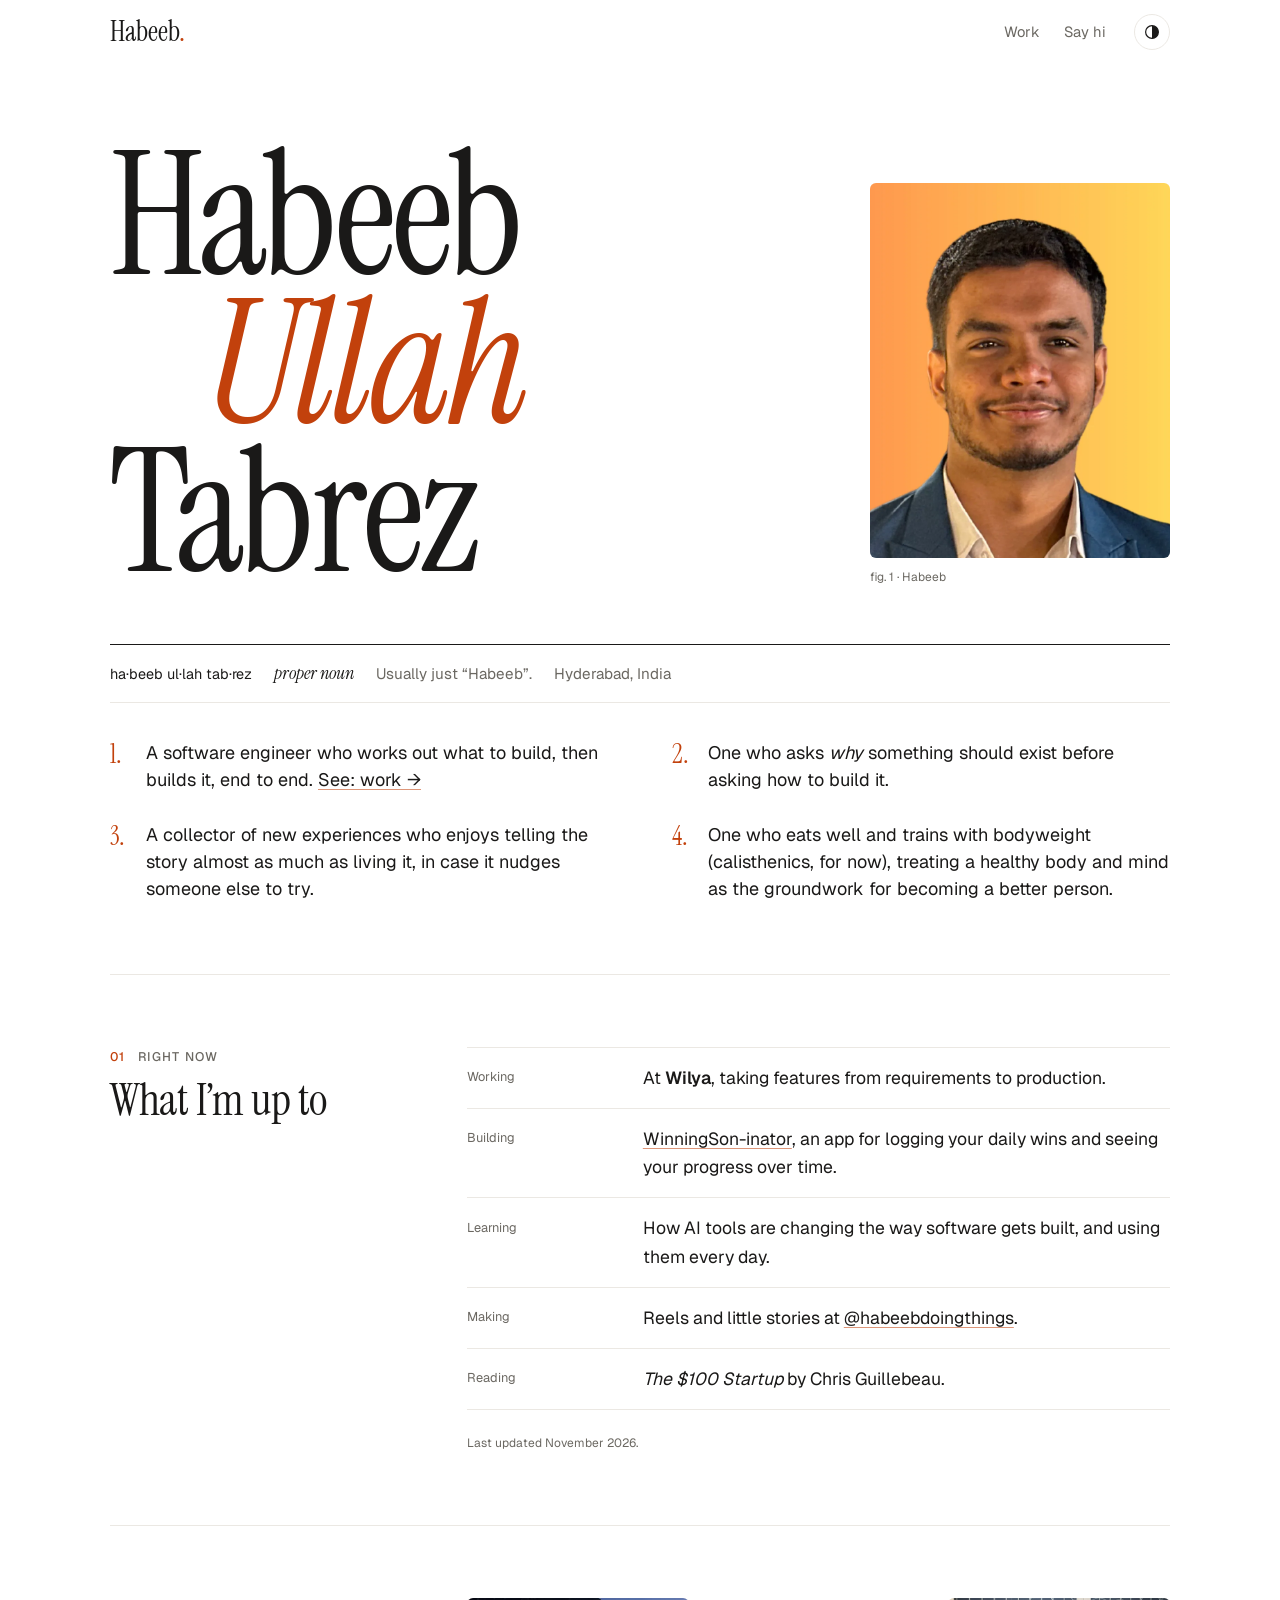
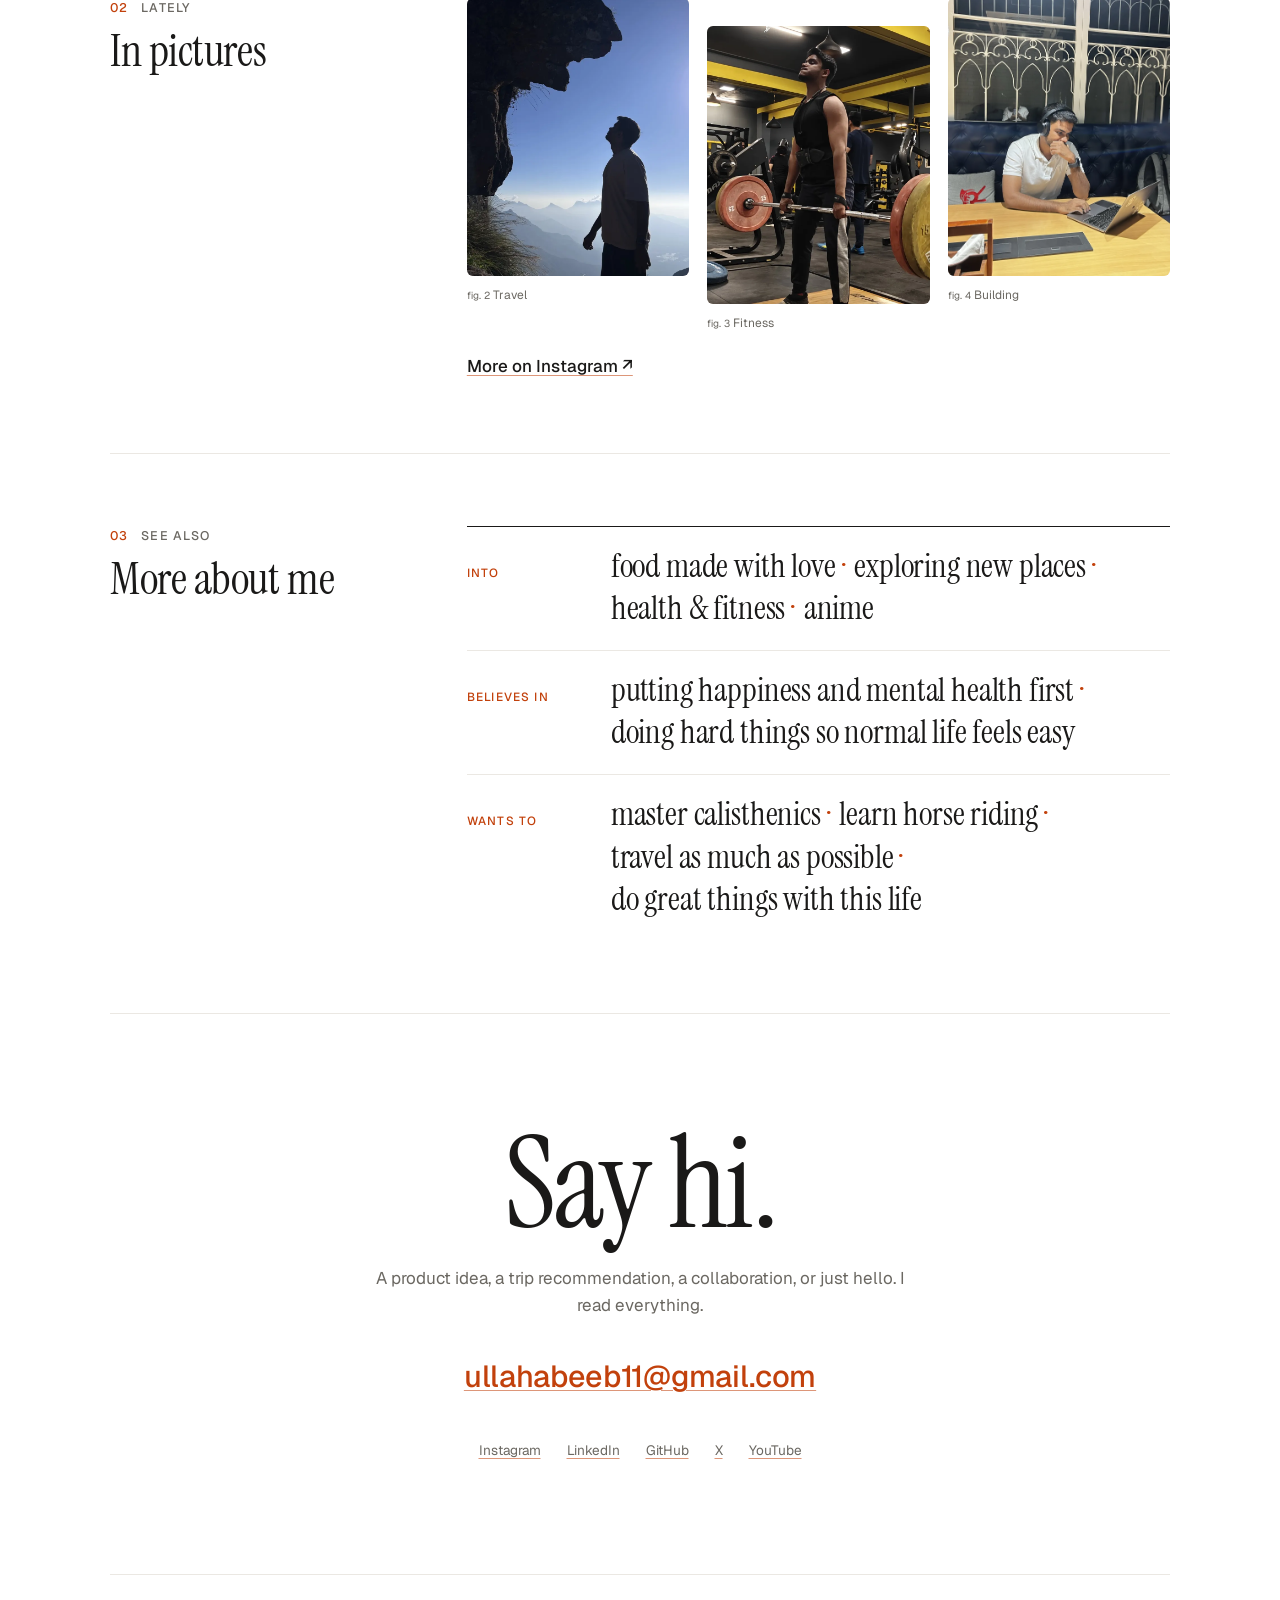
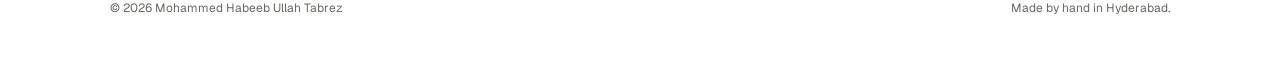
==== commit ca9581b8: "Refine home copy, reposition work page, and fill in content - Home: tighten the dictionary senses (d" ====
--- a/index.html
+++ b/index.html
@@ -5,18 +5,18 @@
   <meta name="viewport" content="width=device-width, initial-scale=1">
 
   <title>Habeeb Ullah Tabrez</title>
-  <meta name="description" content="Habeeb Ullah Tabrez is a backend developer in Hyderabad who teaches, hosts tech events, and collects new experiences. This is the whole picture, not just the résumé.">
+  <meta name="description" content="Habeeb Ullah Tabrez is a software engineer in Hyderabad who works out what to build, then builds it. Also a collector and sharer of new experiences, and into calisthenics. This is the whole picture, not just the résumé.">
   <meta name="author" content="Mohammed Habeeb Ullah Tabrez">
   <link rel="canonical" href="https://theopcoder.in/">
   <meta name="theme-color" content="#ffffff">
 
   <meta property="og:type" content="profile">
   <meta property="og:title" content="Habeeb Ullah Tabrez">
-  <meta property="og:description" content="Backend developer, teacher, event host, and collector of new experiences. Based in Hyderabad.">
+  <meta property="og:description" content="Software engineer, collector of new experiences, and calisthenics enthusiast. Based in Hyderabad.">
   <meta property="og:url" content="https://theopcoder.in/">
   <meta property="og:image" content="https://theopcoder.in/images/Mohammed_Habeeb_Ullah_Tabrez.webp">
   <meta name="twitter:card" content="summary_large_image">
-  <meta name="twitter:site" content="@TheOpCoder">
+  <meta name="twitter:site" content="@HabeebDoesStuff">
 
   <link rel="icon" type="image/png" href="./favicon/favicon-96x96.png" sizes="96x96">
   <link rel="icon" type="image/svg+xml" href="./favicon/favicon.svg">
@@ -52,10 +52,10 @@
       "image": "https://theopcoder.in/images/Mohammed_Habeeb_Ullah_Tabrez.webp",
       "sameAs": [
         "https://www.instagram.com/habeebdoingthings/",
-        "https://www.linkedin.com/in/theopcoder",
+        "https://www.linkedin.com/in/habeebullahtabrez/",
         "https://github.com/habeebullahtabrez",
-        "https://x.com/TheOpCoder",
-        "https://www.youtube.com/@TheOpCoder"
+        "https://x.com/HabeebDoesStuff",
+        "https://www.youtube.com/@HabeebDoingThings"
       ]
     }
   }
@@ -66,20 +66,14 @@
 
   <header class="site-header">
     <div class="site-header__inner">
-      <a class="wordmark" href="./" aria-label="Habeeb Ullah Tabrez, home">Habeeb<span>.</span></a>
-      <nav class="site-nav" id="site-nav" aria-label="Main">
-        <a href="#now">Now</a>
-        <a href="#gallery">Pictures</a>
-        <a href="#likes">Likes</a>
+      <a class="wordmark" href="index.html" aria-label="Habeeb Ullah Tabrez, home">Habeeb<span>.</span></a>
+      <nav class="site-nav site-nav--inline" id="site-nav" aria-label="Main">
         <a href="work.html">Work</a>
         <a href="#contact">Say hi</a>
       </nav>
       <div class="header-actions">
         <button class="icon-btn theme-toggle" type="button" aria-label="Switch to dark mode" aria-pressed="false">
           <svg viewBox="0 0 24 24" width="18" height="18" aria-hidden="true"><circle cx="12" cy="12" r="8.5" fill="none" stroke="currentColor" stroke-width="1.6"/><path d="M12 3.5a8.5 8.5 0 0 1 0 17z" fill="currentColor"/></svg>
-        </button>
-        <button class="icon-btn menu-toggle" type="button" aria-label="Open menu" aria-expanded="false" aria-controls="site-nav">
-          <svg viewBox="0 0 24 24" width="18" height="18" aria-hidden="true"><path d="M4 8h16M4 16h16" stroke="currentColor" stroke-width="1.6" stroke-linecap="round"/></svg>
         </button>
       </div>
     </div>
@@ -109,10 +103,10 @@
       </p>
 
       <ol class="entry__senses">
-        <li>A backend developer in Hyderabad, building the parts of products nobody sees and everyone relies on. <a href="work.html">See: work&nbsp;→</a></li>
-        <li>One who asks <em>why</em> something should exist before working out how to build it.</li>
-        <li>A teacher and tech-event co-organiser, happiest when a room leaves better off than it came in.</li>
-        <li>A collector of new experiences, usually the slightly uncomfortable kind. Documented at <a href="https://www.instagram.com/habeebdoingthings/" target="_blank" rel="noopener">@habeebdoingthings</a>.</li>
+        <li>A software engineer who works out what to build, then builds it, end to end. <a href="work.html">See: work&nbsp;→</a></li>
+        <li>One who asks <em>why</em> something should exist before asking how to build it.</li>
+        <li>A collector of new experiences who enjoys telling the story almost as much as living it, in case it nudges someone else to try.</li>
+        <li>One who eats well and trains with bodyweight (calisthenics, for now), treating a healthy body and mind as the groundwork for becoming a better person.</li>
       </ol>
     </section>
 
@@ -140,14 +134,14 @@
       </div>
     </section>
 
-    <!-- ============ LIKES ============ -->
-    <section class="section" id="likes">
+    <!-- ============ MORE ABOUT ME ============ -->
+    <section class="section" id="about">
       <header class="section__head">
-        <p class="section__label">Things I like</p>
-        <h2 class="section__title">A short list</h2>
+        <p class="section__label">See also</p>
+        <h2 class="section__title">More about me</h2>
       </header>
       <div class="section__body">
-        <div class="likes" data-render="likes"></div>
+        <dl class="about" data-render="about"></dl>
       </div>
     </section>
 
@@ -158,10 +152,10 @@
       <a class="contact__email" href="mailto:ullahabeeb11@gmail.com">ullahabeeb11@gmail.com</a>
       <ul class="socials">
         <li><a href="https://www.instagram.com/habeebdoingthings/" target="_blank" rel="noopener">Instagram</a></li>
-        <li><a href="https://www.linkedin.com/in/theopcoder" target="_blank" rel="noopener">LinkedIn</a></li>
+        <li><a href="https://www.linkedin.com/in/habeebullahtabrez/" target="_blank" rel="noopener">LinkedIn</a></li>
         <li><a href="https://github.com/habeebullahtabrez" target="_blank" rel="noopener">GitHub</a></li>
-        <li><a href="https://x.com/TheOpCoder" target="_blank" rel="noopener">X</a></li>
-        <li><a href="https://www.youtube.com/@TheOpCoder" target="_blank" rel="noopener">YouTube</a></li>
+        <li><a href="https://x.com/HabeebDoesStuff" target="_blank" rel="noopener">X</a></li>
+        <li><a href="https://www.youtube.com/@HabeebDoingThings" target="_blank" rel="noopener">YouTube</a></li>
       </ul>
     </section>
 
--- a/styles.css
+++ b/styles.css
@@ -187,10 +187,24 @@
 }
 #gallery .text-link { margin-top: 48px; }
 
-/* ---------- Likes ---------- */
-.likes { display: grid; grid-template-columns: repeat(auto-fill, minmax(145px, 1fr)); gap: 28px 24px; }
-.likes h3 { font-family: var(--mono); font-weight: 500; font-size: .75rem; text-transform: uppercase; letter-spacing: .1em; color: var(--accent); padding-bottom: 8px; margin-bottom: 6px; border-bottom: 1px solid var(--line); }
-.likes li { font-family: var(--serif); font-size: 1.35rem; line-height: 1.3; padding: 3px 0; }
+/* ---------- More about me: label + a flowing line of terms per row ---------- */
+.about__row {
+  display: grid; grid-template-columns: 7.5rem minmax(0, 1fr); gap: 6px 24px; align-items: baseline;
+  padding: 18px 0 20px; border-top: 1px solid var(--line);
+}
+.about__row:first-child { border-top: 1.5px solid var(--ink); }
+.about dt { font-size: .74rem; font-weight: 500; text-transform: uppercase; letter-spacing: .1em; color: var(--accent); }
+.terms {
+  max-width: 36ch;
+  font-family: var(--serif); font-size: clamp(1.5rem, 2.6vw, 2.05rem); line-height: 1.3; letter-spacing: -0.005em;
+}
+/* inline-block keeps each term whole; lines break between terms, not inside them */
+.terms li { display: inline-block; text-wrap: balance; }
+/* The dot sticks to the term before it, so a line never starts with one */
+.terms li:not(:last-child)::after { content: "\00a0·"; margin-right: .3em; color: var(--accent); }
+.terms .is-done { color: var(--muted); }
+.terms s { text-decoration-thickness: 1.5px; text-decoration-color: var(--accent); }
+.terms__year { font-family: var(--sans); font-size: .45em; letter-spacing: .04em; color: var(--accent); vertical-align: .55em; }
 
 /* ---------- Contact ---------- */
 .contact { padding: clamp(64px, 9vw, 112px) 0; border-top: 1px solid var(--line); text-align: center; }
@@ -247,7 +261,7 @@
 .job:last-child { border-bottom: 1px solid var(--line); }
 .job__when { color: var(--muted); padding-top: .45em; }
 .job__title { font-family: var(--serif); font-weight: 400; font-size: 1.75rem; line-height: 1.15; }
-.job__title span { color: var(--accent); font-style: italic; }
+.job__title span { color: var(--accent); font-style: italic; white-space: nowrap; }
 .job__points { margin-top: 12px; display: grid; gap: 8px; }
 .job__points li { position: relative; padding-left: 20px; color: var(--muted); }
 .job__points li::before { content: "–"; position: absolute; left: 0; color: var(--accent); }
@@ -270,10 +284,20 @@
 .project__links { display: flex; gap: 18px; font-size: .9rem; font-weight: 500; }
 .project__links:empty { display: none; }
 
-.skills > div { display: grid; grid-template-columns: 9.5rem 1fr; gap: 4px 24px; padding: 14px 0; border-top: 1px solid var(--line); }
-.skills > div:last-child { border-bottom: 1px solid var(--line); }
-.skills dt { font-family: var(--mono); font-size: .8rem; color: var(--muted); padding-top: .2em; }
-.skills dd { font-size: 1.05rem; }
+.approach { counter-reset: step; display: grid; grid-template-columns: repeat(2, minmax(0, 1fr)); gap: 0 32px; }
+.approach li { counter-increment: step; padding: 18px 0 24px; border-top: 1px solid var(--line); }
+.approach li::before {
+  content: counter(step, decimal-leading-zero);
+  display: block; margin-bottom: 10px;
+  font-size: .75rem; font-variant-numeric: tabular-nums; color: var(--accent);
+}
+.approach h3 { font-family: var(--serif); font-weight: 400; font-size: 1.6rem; line-height: 1.1; }
+.approach p { margin-top: 8px; color: var(--muted); }
+.stack { margin-top: 12px; padding-top: 16px; border-top: 1.5px solid var(--ink); }
+.stack span {
+  display: block; margin-bottom: 4px;
+  font-size: .72rem; text-transform: uppercase; letter-spacing: .08em; color: var(--muted);
+}
 
 /* ==========================================================================
    Draft placeholders: hidden unless previewing (see script.js)
@@ -286,7 +310,7 @@
   position: fixed; left: 12px; bottom: 12px; z-index: 40; max-width: calc(100% - 24px);
   padding: 6px 12px; border-radius: 999px;
   background: var(--todo-soft); color: var(--todo); border: 1px solid var(--todo);
-  font-family: var(--mono); font-size: .7rem;
+  font-family: var(--mono); font-size: .7rem; cursor: pointer;
 }
 
 /* ---------- Reveal ---------- */
@@ -324,19 +348,166 @@
   .site-nav a:last-child { border-bottom: 0; }
   html:not(.js) .site-nav { display: flex; position: static; flex-direction: row; flex-wrap: wrap; gap: 4px 14px; padding: 0; border: 0; background: none; }
   html:not(.js) .site-nav a { padding: 0; border: 0; font-size: .9rem; }
-
-  .entry__top { grid-template-columns: 1fr 34%; align-items: start; gap: 16px; }
-  .entry__name-mid { padding-left: .3em; }
-  .entry__senses { grid-template-columns: 1fr; gap: 20px; }
+  /* A short nav (home page) stays inline on phones; no hamburger needed */
+  .site-nav--inline, html:not(.js) .site-nav--inline {
+    display: flex; position: static; flex-direction: row; gap: 20px;
+    margin-left: auto; padding: 0; border: 0; background: none;
+  }
+  .site-nav--inline a, html:not(.js) .site-nav--inline a { padding: 10px 0; border: 0; font-size: .95rem; color: var(--muted); }
+  .site-nav--inline + .header-actions { margin-left: 4px; }
+
+  /* Hero: the name fills the screen edge to edge ("Habeeb" ≈ 2.4em wide,
+     "Ullah" + its indent ≈ the same), the portrait sits underneath as a wide crop */
+  .entry { padding-top: 20px; }
+  .entry__top { grid-template-columns: 1fr; gap: 20px; }
+  .entry__name { font-size: calc((100vw - 2 * var(--gutter)) / 2.42); line-height: .84; letter-spacing: -0.03em; }
+  .entry__name-mid { padding-left: .55em; }
+  .entry__portrait img { aspect-ratio: 4 / 3; object-position: 50% 22%; }
+  .entry__meta { margin-top: 28px; }
+  .entry__senses { grid-template-columns: 1fr; gap: 18px; margin-top: 28px; }
   .entry__senses li { font-size: 1.05rem; padding-left: 1.9rem; }
 
-  .now__item, .job, .skills > div { grid-template-columns: 1fr; }
-
-  .gallery { grid-template-columns: repeat(2, minmax(0, 1fr)); gap: 20px 12px; }
-  .gallery__item:nth-child(3n + 2) { transform: none; }
-  .gallery__item:nth-child(even) { transform: translateY(20px); }
+  /* Sections: tighter rhythm, a bit more presence on the titles */
+  .section { padding: 48px 0; gap: 0; }
+  .section__head { margin-bottom: 22px; }
+  .section__title { font-size: 2.35rem; }
+
+  /* Label/value lists keep their two columns, like a glossary */
+  .now__item { grid-template-columns: 5.75rem 1fr; gap: 4px 16px; }
+  .now__item dt { font-size: .74rem; padding-top: .35em; }
+  .now__item dd { font-size: 1.02rem; line-height: 1.5; }
+
+  /* How I work: number in the margin, like the project list */
+  .approach { grid-template-columns: 1fr; }
+  .approach li { position: relative; padding: 18px 0 20px 2.4rem; }
+  .approach li::before { position: absolute; left: 0; top: 25px; margin: 0; }
+  .approach h3 { font-size: 1.45rem; }
+  .approach p { font-size: .95rem; }
+  .stack { margin-top: 4px; }
+  .job { grid-template-columns: 1fr; gap: 4px; padding: 22px 0; }
+  .job__when { padding-top: 0; font-size: .78rem; }
+
+  /* Gallery: a swipeable strip that bleeds to the screen edges */
+  .gallery {
+    display: flex; gap: 12px; overflow-x: auto; overscroll-behavior-x: contain;
+    scroll-snap-type: x mandatory; scroll-padding: 0 var(--gutter);
+    margin: 0 calc(-1 * var(--gutter)); padding: 0 var(--gutter) 6px;
+    scrollbar-width: none;
+  }
+  .gallery::-webkit-scrollbar { display: none; }
+  .gallery__item { flex: 0 0 min(72%, 300px); scroll-snap-align: start; }
+  .gallery__item:nth-child(n) { transform: none; }
+  #gallery .text-link { margin-top: 12px; }
+
+  .about__row { grid-template-columns: 1fr; padding: 14px 0 18px; }
+  .terms { font-size: 1.5rem; line-height: 1.3; }
+
+  /* Contact */
+  .contact { padding: 72px 0 64px; }
+  .contact__title { font-size: 4.5rem; }
+  .contact--compact .contact__title { font-size: 4rem; }
+  .contact__email { font-size: 1.3rem; }
+
+  /* Experience as a timeline: a rule down the left joining one dot per job */
+  .job { position: relative; padding: 0 0 30px 26px; border: 0; }
+  .job:last-child { border: 0; padding-bottom: 0; }
+  .job::before { content: ""; position: absolute; left: 4px; top: 0; bottom: 0; width: 1px; background: var(--line); }
+  .job:first-child::before { top: 8px; }
+  .job:last-child::before { bottom: auto; height: 8px; }
+  .job::after {
+    content: ""; position: absolute; left: 0; top: 4px; width: 9px; height: 9px; border-radius: 50%;
+    border: 1.5px solid var(--accent); background: var(--bg);
+  }
+  .job:first-child::after { background: var(--accent); box-shadow: 0 0 0 4px var(--accent-soft); }
+  .job__when { color: var(--accent); letter-spacing: .02em; }
+  .job__title { margin-top: 2px; }
+
+  /* Projects: featured stays a card, the rest become a compact numbered list */
+  .projects { gap: 0; counter-reset: project; }
+  .project--featured { margin-bottom: 12px; }
+  .project:not(.project--featured) {
+    counter-increment: project; position: relative;
+    padding: 20px 0 20px 2.4rem; gap: 6px;
+    background: none; border: 0; border-radius: 0; border-top: 1px solid var(--line);
+  }
+  .project:not(.project--featured)::before {
+    content: counter(project, decimal-leading-zero);
+    position: absolute; left: 0; top: 25px;
+    font-size: .75rem; font-variant-numeric: tabular-nums; color: var(--accent);
+  }
+  .project:not(.project--featured):last-child { border-bottom: 1px solid var(--line); }
+  .project:not(.project--featured) .project__title { font-size: 1.45rem; padding-right: 4.5rem; }
+  .project:not(.project--featured) .project__links { position: absolute; top: 14px; right: 0; margin: 0; }
+  .project:not(.project--featured) .project__desc { font-size: .95rem; }
+  .project:not(.project--featured) .project__tech { gap: 0; padding-top: 2px; }
+  .project:not(.project--featured) .project__tech li { padding: 0; border: 0; font-size: .75rem; }
+  .project:not(.project--featured) .project__tech li + li::before { content: "·"; margin: 0 7px; color: var(--line); }
+  .is-draft .project.todo:not(.project--featured) { border-style: dashed; border-width: 1px 0 0; }
+
+  /* Work intro */
+  .work-intro { padding-top: 28px; }
+  .work-intro__kicker { margin-bottom: 16px; }
+  .work-intro__title { font-size: clamp(2.6rem, 12.5vw, 3.6rem); line-height: .98; }
+  .work-intro__lede { margin-top: 20px; }
 
   .projects { grid-template-columns: 1fr; }
+  .project { padding: 20px; }
   .project--featured .project__title { font-size: 1.9rem; }
+  .job__title { font-size: 1.55rem; }
   .site-footer { flex-direction: column; }
-}
+
+  /* Pronunciation + part of speech on one line, the rest on the next */
+  .entry__meta { gap: 4px 14px; }
+  .entry__meta::before { content: ""; flex-basis: 100%; order: 1; }
+  .entry__meta > span:nth-child(n + 3) { order: 2; }
+
+  /* Bigger tap targets (~44px) without changing the look */
+  .socials { gap: 0 18px; margin-top: 28px; }
+  .socials a { display: inline-block; padding: 12px 2px; }
+  .text-link, .project__links a { display: inline-block; padding: 10px 0; }
+  .text-link { margin-top: 16px; }
+  .project__links { gap: 22px; margin-bottom: -10px; }
+  .site-footer a { display: inline-block; padding: 8px 0; }
+  .work-intro__kicker a { display: inline-block; padding: 6px 0; }
+
+  .contact__lede { margin: 20px auto 24px; }
+  .draft-badge { font-size: .65rem; padding: 4px 10px; }
+  .is-draft:not(.no-badge) body { padding-bottom: 48px; }
+}
+
+/* Large phones in landscape / small tablets: a full-width name would be enormous,
+   so put the portrait back beside it */
+@media (min-width: 521px) and (max-width: 760px) {
+  .entry__top { grid-template-columns: 1fr 36%; align-items: end; gap: 24px; }
+  .entry__name { font-size: calc((100vw - 2 * var(--gutter)) * .58 / 2.42); }
+  .entry__portrait img { aspect-ratio: 4 / 5; }
+}
+
+/* Small phones: facts read better as a single list */
+@media (max-width: 480px) {
+  .facts { grid-template-columns: 1fr; margin-top: 36px; }
+  .facts > div, .facts > div + div {
+    display: grid; grid-template-columns: 6.5rem 1fr; gap: 12px; align-items: baseline;
+    padding: 11px 0; border-left: 0;
+  }
+  .facts > div + div { border-top: 1px solid var(--line); }
+  .facts dd { margin-top: 0; }
+  .work-intro__lede { font-size: 1.05rem; }
+  .project--featured .project__title { font-size: 1.7rem; }
+}
+
+/* Touch screens: no sticky hover states, no grey tap flash */
+html { -webkit-tap-highlight-color: transparent; }
+@media (hover: none) {
+  a:hover { color: inherit; text-decoration-color: color-mix(in srgb, var(--accent) 55%, transparent); }
+  .site-nav a:hover { color: var(--muted); }
+  .socials a:hover { color: var(--muted); }
+  .contact__email:hover { color: var(--accent); }
+  .btn:hover { background: transparent; color: inherit; }
+  .project:hover { border-color: var(--line); }
+  .project--featured:hover { border-color: transparent; }
+  .icon-btn:hover { border-color: var(--line); }
+}
+@media (hover: none) and (max-width: 760px) {
+  .site-nav a:hover { color: var(--ink); }
+}
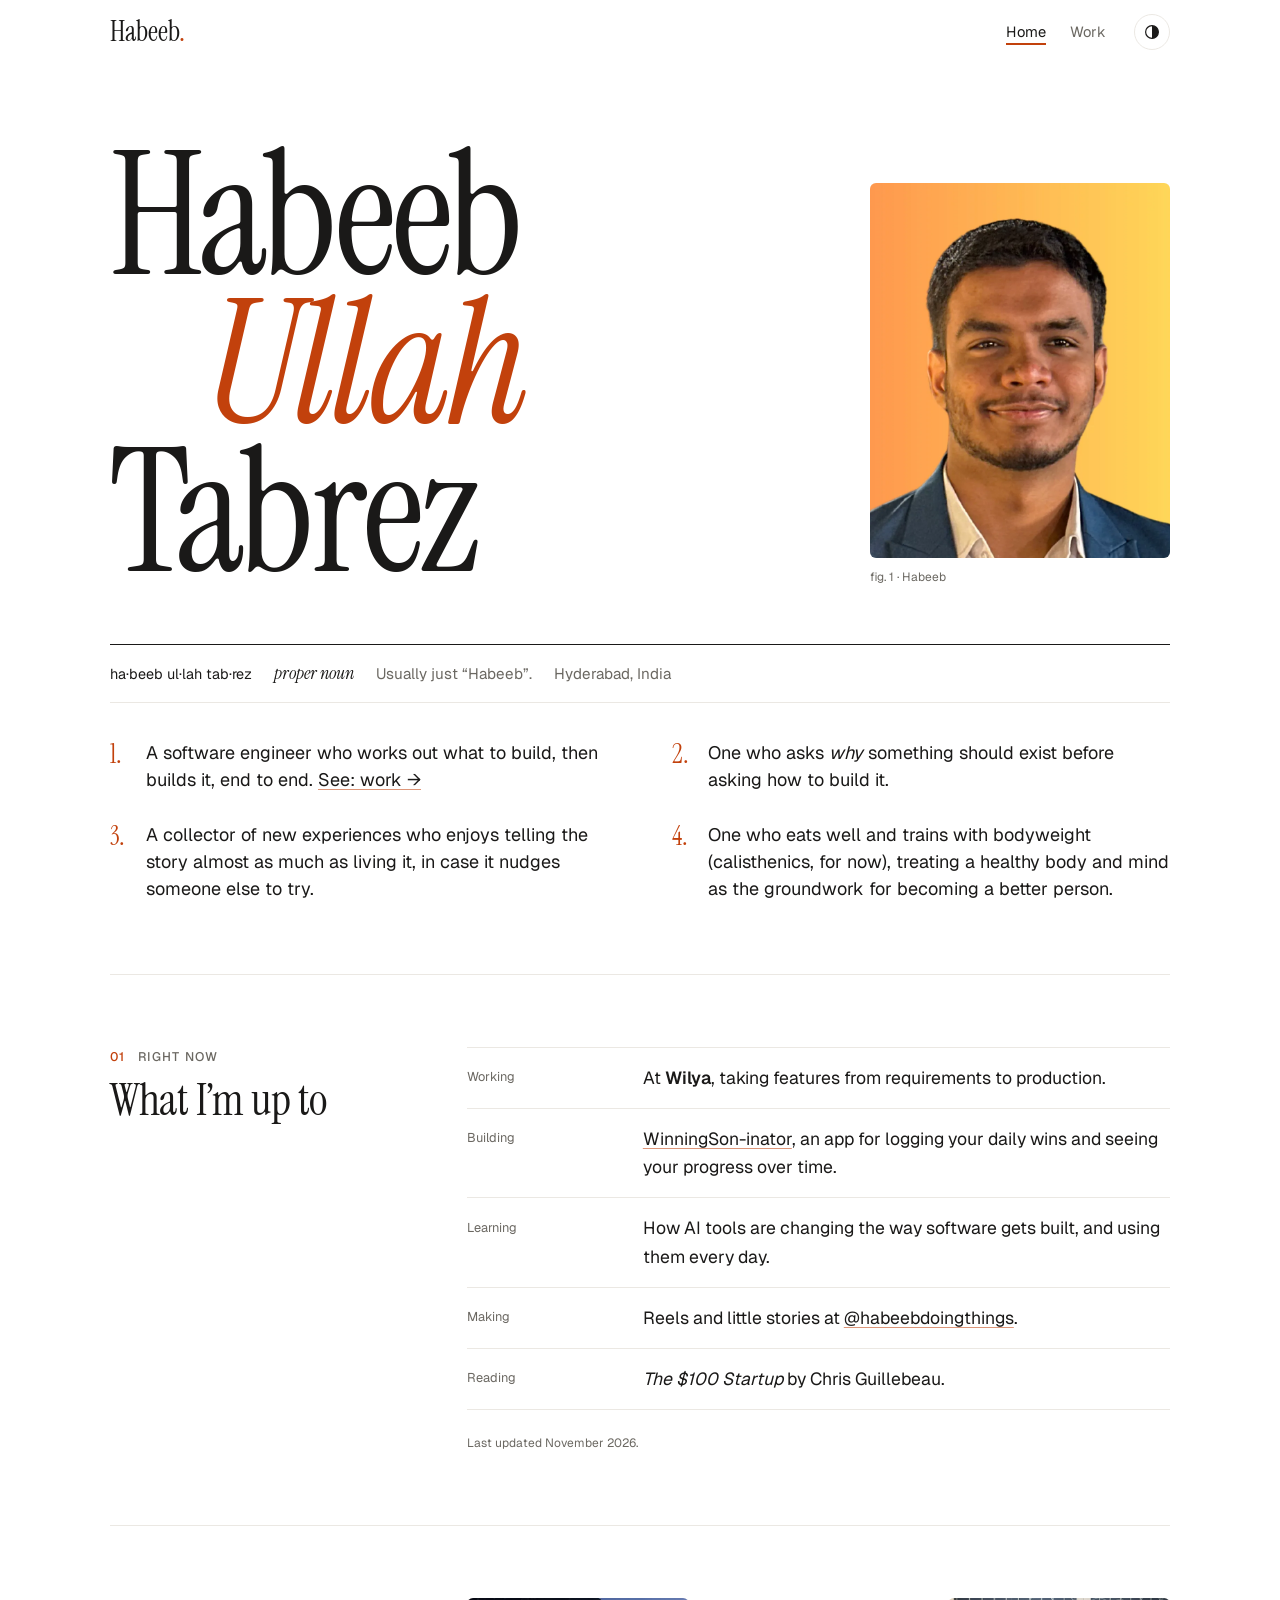
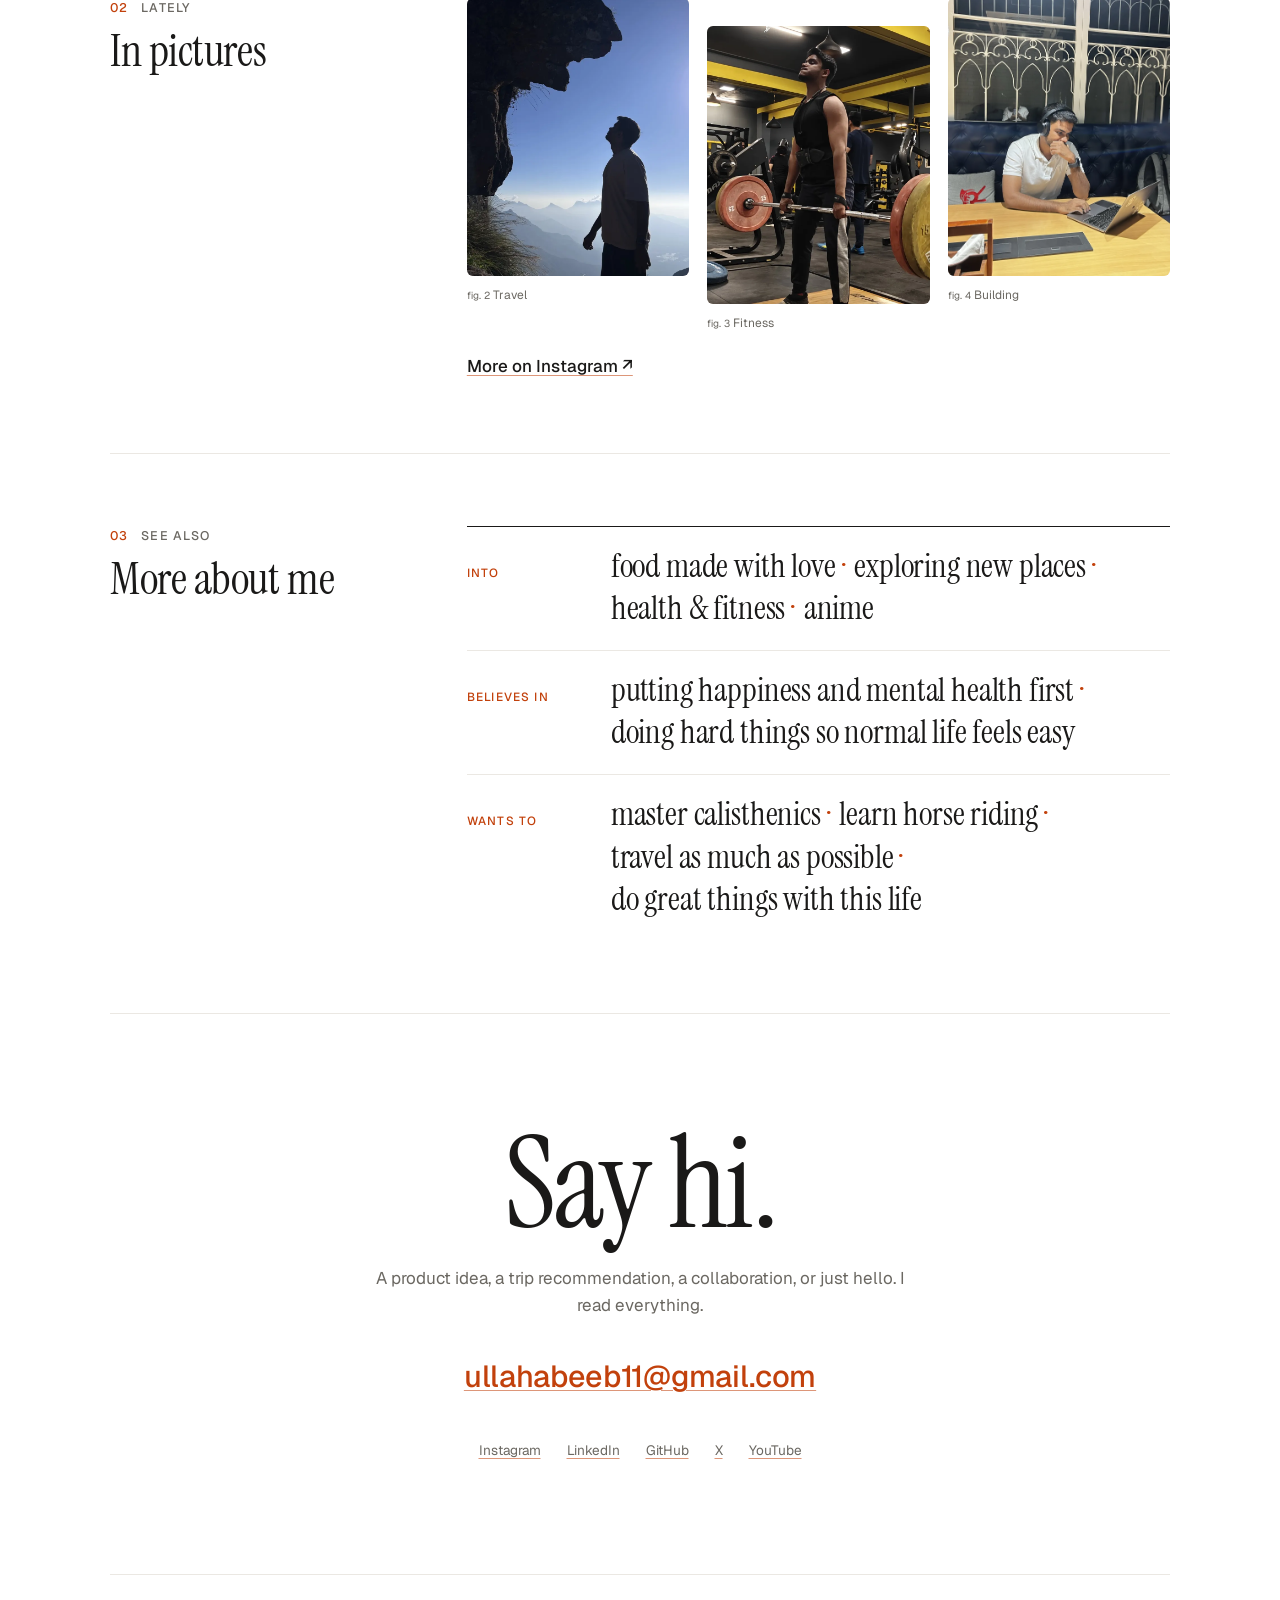
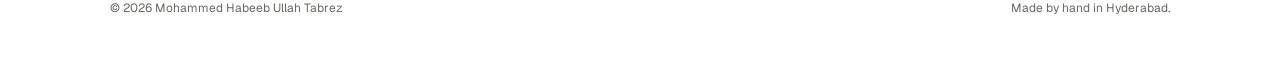
==== commit 0eb10061: "Simplify header nav to a Home/Work toggle Drop in-page section links and the mobile hamburger menu; " ====
--- a/index.html
+++ b/index.html
@@ -67,9 +67,9 @@
   <header class="site-header">
     <div class="site-header__inner">
       <a class="wordmark" href="index.html" aria-label="Habeeb Ullah Tabrez, home">Habeeb<span>.</span></a>
-      <nav class="site-nav site-nav--inline" id="site-nav" aria-label="Main">
+      <nav class="site-nav" aria-label="Main">
+        <a href="index.html" aria-current="page">Home</a>
         <a href="work.html">Work</a>
-        <a href="#contact">Say hi</a>
       </nav>
       <div class="header-actions">
         <button class="icon-btn theme-toggle" type="button" aria-label="Switch to dark mode" aria-pressed="false">
--- a/styles.css
+++ b/styles.css
@@ -89,7 +89,8 @@
 .wordmark:hover { color: var(--ink); }
 .site-nav { display: flex; gap: 24px; margin-left: auto; }
 .site-nav a { font-size: .92rem; color: var(--muted); text-decoration: none; }
-.site-nav a:hover { color: var(--ink); }
+.site-nav a:hover, .site-nav a[aria-current="page"] { color: var(--ink); }
+.site-nav a[aria-current="page"] { text-decoration: underline; text-decoration-color: var(--accent); text-underline-offset: 6px; text-decoration-thickness: 1.5px; }
 .header-actions { display: flex; gap: 8px; }
 .icon-btn {
   display: grid; place-items: center; width: 36px; height: 36px;
@@ -98,7 +99,6 @@
   transition: border-color .15s;
 }
 .icon-btn:hover { border-color: var(--ink); }
-.menu-toggle { display: none; }
 
 /* ---------- The entry (home hero) ---------- */
 .entry { padding: clamp(32px, 6vw, 80px) 0 clamp(40px, 6vw, 72px); }
@@ -335,26 +335,9 @@
 @media (max-width: 760px) {
   body { font-size: 16px; }
   :root { --header-h: 58px; }
-  .menu-toggle { display: grid; }
-  .header-actions { margin-left: auto; }
-  .site-nav {
-    display: none; position: absolute; top: 100%; left: 0; right: 0;
-    flex-direction: column; gap: 0; margin: 0;
-    padding: 4px var(--gutter) 16px;
-    background: var(--bg); border-bottom: 1px solid var(--line);
-  }
-  .site-nav.is-open { display: flex; }
-  .site-nav a { padding: 13px 0; font-size: 1.05rem; color: var(--ink); border-bottom: 1px solid var(--line); }
-  .site-nav a:last-child { border-bottom: 0; }
-  html:not(.js) .site-nav { display: flex; position: static; flex-direction: row; flex-wrap: wrap; gap: 4px 14px; padding: 0; border: 0; background: none; }
-  html:not(.js) .site-nav a { padding: 0; border: 0; font-size: .9rem; }
-  /* A short nav (home page) stays inline on phones; no hamburger needed */
-  .site-nav--inline, html:not(.js) .site-nav--inline {
-    display: flex; position: static; flex-direction: row; gap: 20px;
-    margin-left: auto; padding: 0; border: 0; background: none;
-  }
-  .site-nav--inline a, html:not(.js) .site-nav--inline a { padding: 10px 0; border: 0; font-size: .95rem; color: var(--muted); }
-  .site-nav--inline + .header-actions { margin-left: 4px; }
+  .site-nav { gap: 20px; }
+  .site-nav a { padding: 10px 0; font-size: .95rem; }
+  .header-actions { margin-left: 4px; }
 
   /* Hero: the name fills the screen edge to edge ("Habeeb" ≈ 2.4em wide,
      "Ullah" + its indent ≈ the same), the portrait sits underneath as a wide crop */
@@ -500,7 +483,8 @@
 html { -webkit-tap-highlight-color: transparent; }
 @media (hover: none) {
   a:hover { color: inherit; text-decoration-color: color-mix(in srgb, var(--accent) 55%, transparent); }
-  .site-nav a:hover { color: var(--muted); }
+  .site-nav a:not([aria-current]):hover { color: var(--muted); }
+  .site-nav a[aria-current="page"]:hover { text-decoration-color: var(--accent); }
   .socials a:hover { color: var(--muted); }
   .contact__email:hover { color: var(--accent); }
   .btn:hover { background: transparent; color: inherit; }
@@ -508,6 +492,3 @@
   .project--featured:hover { border-color: transparent; }
   .icon-btn:hover { border-color: var(--line); }
 }
-@media (hover: none) and (max-width: 760px) {
-  .site-nav a:hover { color: var(--ink); }
-}
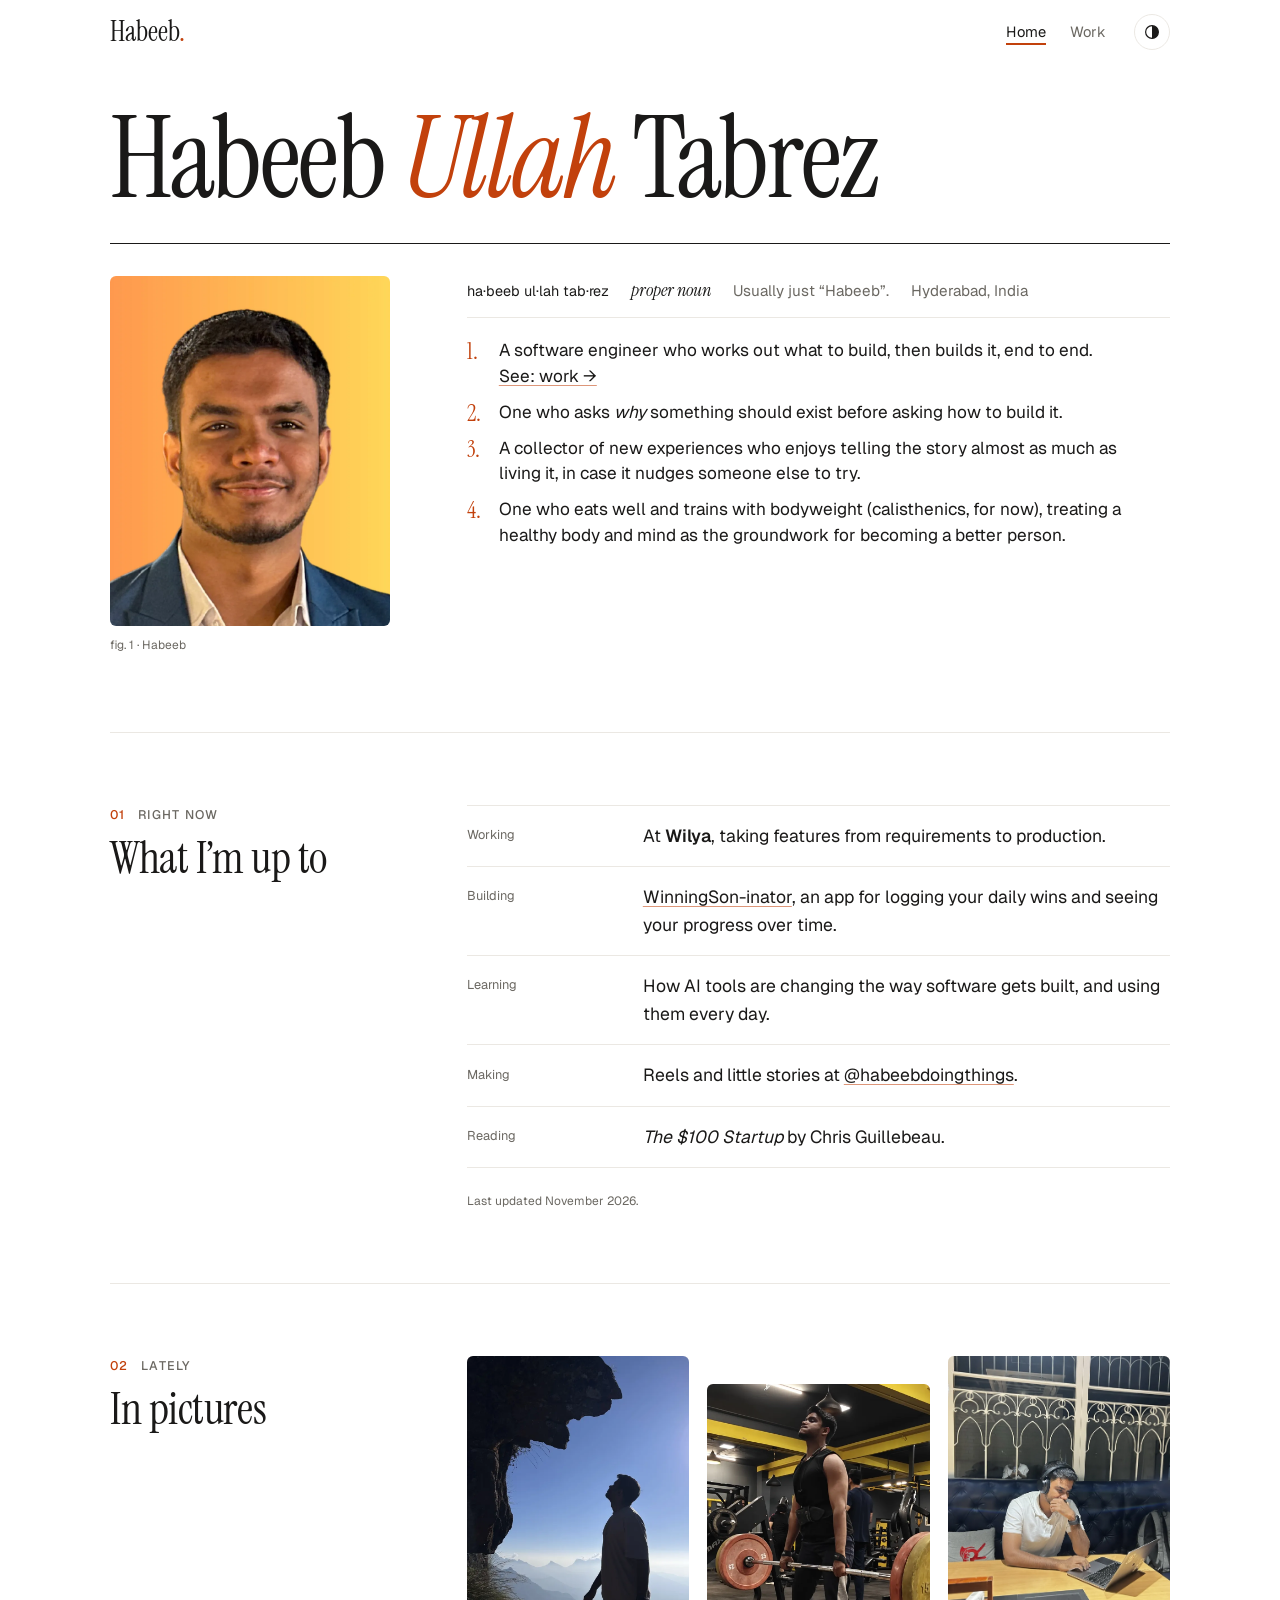
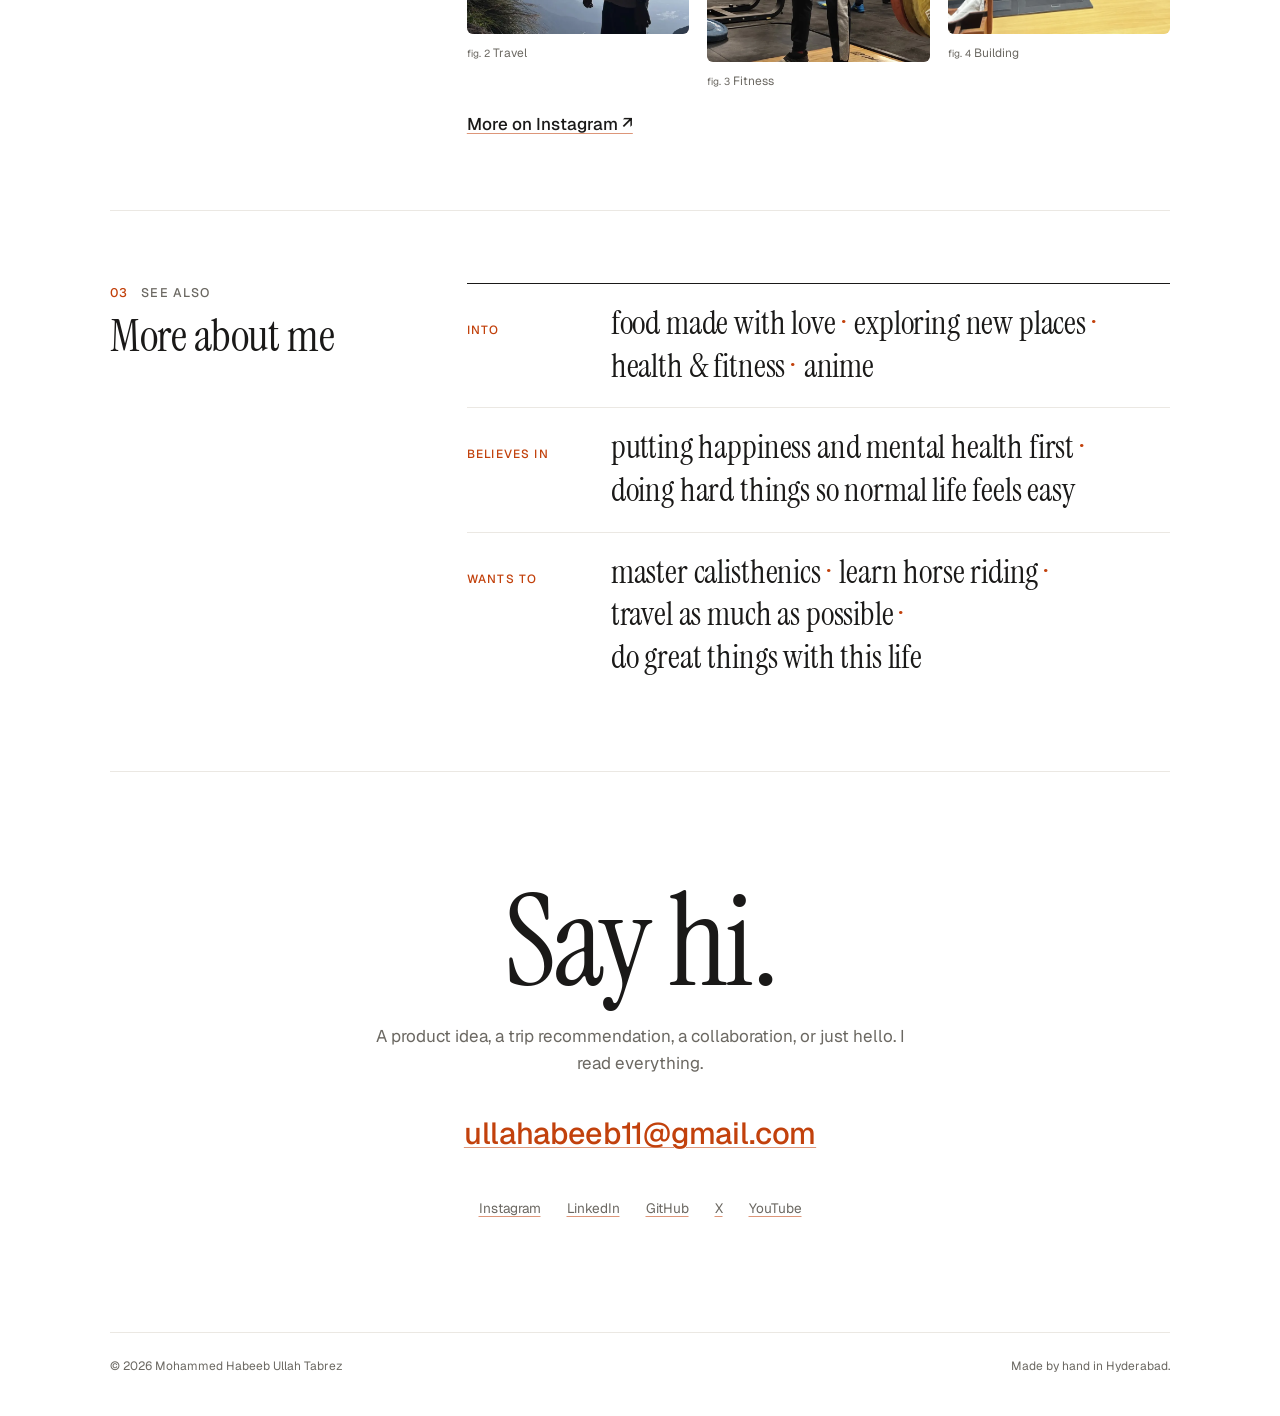
==== commit ed48e00e: "Fit the home hero on one screen Put the name on one line across the top, then the portrait beside th" ====
--- a/index.html
+++ b/index.html
@@ -83,17 +83,16 @@
 
     <!-- ============ THE ENTRY ============ -->
     <section class="entry" aria-labelledby="entry-name">
-      <div class="entry__top">
-        <h1 class="entry__name" id="entry-name">
-          <span>Habeeb</span>
-          <span class="entry__name-mid">Ullah</span>
-          <span>Tabrez</span>
-        </h1>
-        <figure class="entry__portrait">
-          <img src="./images/Mohammed_Habeeb_Ullah_Tabrez.webp" width="1080" height="1080" alt="Portrait of Habeeb Ullah Tabrez smiling, in a navy blazer against a warm orange background">
-          <figcaption>fig. 1 · Habeeb</figcaption>
-        </figure>
-      </div>
+      <h1 class="entry__name" id="entry-name">
+        <span>Habeeb</span>
+        <span class="entry__name-mid">Ullah</span>
+        <span>Tabrez</span>
+      </h1>
+
+      <figure class="entry__portrait">
+        <img src="./images/Mohammed_Habeeb_Ullah_Tabrez.webp" width="1080" height="1080" alt="Portrait of Habeeb Ullah Tabrez smiling, in a navy blazer against a warm orange background">
+        <figcaption>fig. 1 · Habeeb</figcaption>
+      </figure>
 
       <p class="entry__meta">
         <span class="mono">ha·beeb ul·lah tab·rez</span>
--- a/styles.css
+++ b/styles.css
@@ -101,18 +101,26 @@
 .icon-btn:hover { border-color: var(--ink); }
 
 /* ---------- The entry (home hero) ---------- */
-.entry { padding: clamp(32px, 6vw, 80px) 0 clamp(40px, 6vw, 72px); }
-.entry__top {
-  display: grid; grid-template-columns: 1fr minmax(200px, 300px);
-  gap: 24px clamp(24px, 5vw, 64px); align-items: end;
+/* One screen on landing: the name on one line across the top, then the entry
+   in the same two columns as the sections below (portrait | headword + senses) */
+.entry {
+  display: grid;
+  grid-template-columns: min(280px, 34%) minmax(0, 1fr);
+  grid-template-areas: "name name" "photo meta" "photo senses";
+  grid-template-rows: auto auto 1fr;
+  column-gap: clamp(32px, 6vw, 80px);
+  padding: clamp(28px, 4vh, 56px) 0 clamp(48px, 6vw, 80px);
 }
 .entry__name {
+  grid-area: name;
   font-family: var(--serif); font-weight: 400;
-  font-size: clamp(3.4rem, 13.5vw, 11.5rem);
-  line-height: .86; letter-spacing: -0.025em;
-}
-.entry__name span { display: block; }
-.entry__name-mid { font-style: italic; color: var(--accent); padding-left: .55em; }
+  font-size: clamp(3rem, 9vw, 8.4rem);
+  line-height: 1; letter-spacing: -0.025em;
+  padding-bottom: clamp(20px, 3vh, 32px); margin-bottom: clamp(24px, 3.5vh, 36px);
+  border-bottom: 1.5px solid var(--ink);
+}
+.entry__portrait { grid-area: photo; align-self: start; }
+.entry__name-mid { font-style: italic; color: var(--accent); }
 .entry__portrait img {
   aspect-ratio: 4 / 5; width: 100%; object-fit: cover; object-position: 50% 28%;
   border-radius: var(--radius);
@@ -121,27 +129,26 @@
   margin-top: 10px; font-family: var(--mono); font-size: .75rem; color: var(--muted);
 }
 .entry__meta {
+  grid-area: meta;
   display: flex; flex-wrap: wrap; align-items: baseline; gap: 6px 22px;
-  margin-top: clamp(32px, 5vw, 56px); padding: 14px 0;
-  border-top: 1.5px solid var(--ink); border-bottom: 1px solid var(--line);
+  padding-bottom: 12px; border-bottom: 1px solid var(--line);
   color: var(--muted); font-size: .95rem;
 }
 .entry__meta .mono { color: var(--ink); font-size: .9rem; }
 .entry__pos { font-family: var(--serif); font-style: italic; font-size: 1.15rem; color: var(--ink); }
 .entry__senses {
-  counter-reset: sense;
-  display: grid; grid-template-columns: repeat(2, minmax(0, 1fr));
-  gap: 28px clamp(28px, 5vw, 64px); margin-top: 36px;
+  grid-area: senses; counter-reset: sense;
+  display: grid; gap: 10px; align-content: start; margin-top: 20px; max-width: 62ch;
 }
 .entry__senses li {
   counter-increment: sense;
-  position: relative; padding-left: 2.25rem;
-  font-size: 1.125rem; line-height: 1.5;
+  position: relative; padding-left: 2rem;
+  font-size: 1.075rem; line-height: 1.5;
 }
 .entry__senses li::before {
   content: counter(sense) ".";
   position: absolute; left: 0; top: .1em;
-  font-family: var(--serif); font-size: 1.6rem; line-height: 1; color: var(--accent);
+  font-family: var(--serif); font-size: 1.45rem; line-height: 1; color: var(--accent);
 }
 .entry__senses a { white-space: nowrap; }
 
@@ -239,21 +246,25 @@
    Work page
    ========================================================================== */
 .work-intro { padding: clamp(36px, 6vw, 88px) 0 clamp(40px, 6vw, 64px); }
-.work-intro__kicker { color: var(--muted); margin-bottom: 24px; }
-.work-intro__kicker a { color: var(--ink); }
 .work-intro__title {
   font-family: var(--serif); font-weight: 400; max-width: 16ch;
   font-size: clamp(2.9rem, 8vw, 6.4rem); line-height: .95; letter-spacing: -0.02em;
 }
 .work-intro__title em { color: var(--accent); }
-.work-intro__lede { max-width: 60ch; margin-top: 28px; font-size: 1.15rem; color: var(--muted); }
+/* Same two columns as the sections below: facts in the label column, the story in the body */
+.work-intro__grid {
+  display: grid; grid-template-columns: minmax(0, 280px) minmax(0, 1fr);
+  gap: 28px clamp(32px, 6vw, 80px);
+  margin-top: clamp(40px, 5vw, 64px); padding-top: 22px; border-top: 1.5px solid var(--ink);
+}
+.work-intro__grid .facts { grid-column: 1; grid-row: 1; }
+.work-intro__body { grid-column: 2; min-width: 0; }
+.work-intro__lede { max-width: 58ch; font-size: 1.15rem; color: var(--muted); }
+.work-intro__lede p:first-child { color: var(--ink); }
+.work-intro__lede p + p { margin-top: 1em; }
 .work-intro__actions { margin-top: 28px; }
-.facts {
-  display: grid; grid-template-columns: repeat(4, minmax(0, 1fr));
-  margin-top: 48px; border-top: 1.5px solid var(--ink); border-bottom: 1px solid var(--line);
-}
-.facts > div { padding: 14px 16px 16px 0; }
-.facts > div + div { padding-left: 16px; border-left: 1px solid var(--line); }
+.facts > div { padding: 12px 0; border-top: 1px solid var(--line); }
+.facts > div:first-child { padding-top: 0; border-top: 0; }
 .facts dt { font-family: var(--mono); font-size: .72rem; text-transform: uppercase; letter-spacing: .08em; color: var(--muted); }
 .facts dd { margin-top: 4px; font-size: .98rem; }
 
@@ -327,9 +338,11 @@
 @media (max-width: 900px) {
   .section { grid-template-columns: 1fr; }
   .section__head { position: static; margin-bottom: 12px; }
-  .facts { grid-template-columns: repeat(2, minmax(0, 1fr)); }
-  .facts > div:nth-child(3) { padding-left: 0; border-left: 0; }
-  .facts > div:nth-child(n + 3) { border-top: 1px solid var(--line); }
+  /* Story first, then the facts as a 2 × 2 block underneath */
+  .work-intro__grid { grid-template-columns: 1fr; }
+  .work-intro__grid .facts, .work-intro__body { grid-column: auto; grid-row: auto; }
+  .facts { display: grid; grid-template-columns: repeat(2, minmax(0, 1fr)); gap: 0 16px; border-bottom: 1px solid var(--line); }
+  .facts > div, .facts > div:first-child { padding: 14px 0; border-top: 1px solid var(--line); }
 }
 
 @media (max-width: 760px) {
@@ -341,13 +354,21 @@
 
   /* Hero: the name fills the screen edge to edge ("Habeeb" ≈ 2.4em wide,
      "Ullah" + its indent ≈ the same), the portrait sits underneath as a wide crop */
-  .entry { padding-top: 20px; }
-  .entry__top { grid-template-columns: 1fr; gap: 20px; }
-  .entry__name { font-size: calc((100vw - 2 * var(--gutter)) / 2.42); line-height: .84; letter-spacing: -0.03em; }
+  .entry {
+    grid-template-columns: 1fr; grid-template-rows: none;
+    grid-template-areas: "name" "photo" "meta" "senses";
+    row-gap: 20px; padding-top: 20px;
+  }
+  /* Phones: the name goes back to three stacked lines, edge to edge */
+  .entry__name {
+    font-size: calc((100vw - 2 * var(--gutter)) / 2.42); line-height: .84; letter-spacing: -0.03em;
+    padding-bottom: 0; margin-bottom: 0; border-bottom: 0;
+  }
+  .entry__name span { display: block; }
   .entry__name-mid { padding-left: .55em; }
   .entry__portrait img { aspect-ratio: 4 / 3; object-position: 50% 22%; }
-  .entry__meta { margin-top: 28px; }
-  .entry__senses { grid-template-columns: 1fr; gap: 18px; margin-top: 28px; }
+  .entry__meta { margin-top: 8px; padding-top: 12px; border-top: 1.5px solid var(--ink); }
+  .entry__senses { margin-top: 0; gap: 14px; }
   .entry__senses li { font-size: 1.05rem; padding-left: 1.9rem; }
 
   /* Sections: tighter rhythm, a bit more presence on the titles */
@@ -429,9 +450,8 @@
 
   /* Work intro */
   .work-intro { padding-top: 28px; }
-  .work-intro__kicker { margin-bottom: 16px; }
   .work-intro__title { font-size: clamp(2.6rem, 12.5vw, 3.6rem); line-height: .98; }
-  .work-intro__lede { margin-top: 20px; }
+  .work-intro__grid { margin-top: 28px; padding-top: 20px; }
 
   .projects { grid-template-columns: 1fr; }
   .project { padding: 20px; }
@@ -451,7 +471,6 @@
   .text-link { margin-top: 16px; }
   .project__links { gap: 22px; margin-bottom: -10px; }
   .site-footer a { display: inline-block; padding: 8px 0; }
-  .work-intro__kicker a { display: inline-block; padding: 6px 0; }
 
   .contact__lede { margin: 20px auto 24px; }
   .draft-badge { font-size: .65rem; padding: 4px 10px; }
@@ -461,19 +480,22 @@
 /* Large phones in landscape / small tablets: a full-width name would be enormous,
    so put the portrait back beside it */
 @media (min-width: 521px) and (max-width: 760px) {
-  .entry__top { grid-template-columns: 1fr 36%; align-items: end; gap: 24px; }
+  .entry {
+    grid-template-columns: 1fr 36%; column-gap: 24px;
+    grid-template-areas: "name photo" "meta meta" "senses senses";
+  }
+  .entry__portrait { align-self: end; }
   .entry__name { font-size: calc((100vw - 2 * var(--gutter)) * .58 / 2.42); }
   .entry__portrait img { aspect-ratio: 4 / 5; }
 }
 
 /* Small phones: facts read better as a single list */
 @media (max-width: 480px) {
-  .facts { grid-template-columns: 1fr; margin-top: 36px; }
-  .facts > div, .facts > div + div {
+  .facts { grid-template-columns: 1fr; }
+  .facts > div, .facts > div:first-child {
     display: grid; grid-template-columns: 6.5rem 1fr; gap: 12px; align-items: baseline;
-    padding: 11px 0; border-left: 0;
-  }
-  .facts > div + div { border-top: 1px solid var(--line); }
+    padding: 11px 0;
+  }
   .facts dd { margin-top: 0; }
   .work-intro__lede { font-size: 1.05rem; }
   .project--featured .project__title { font-size: 1.7rem; }
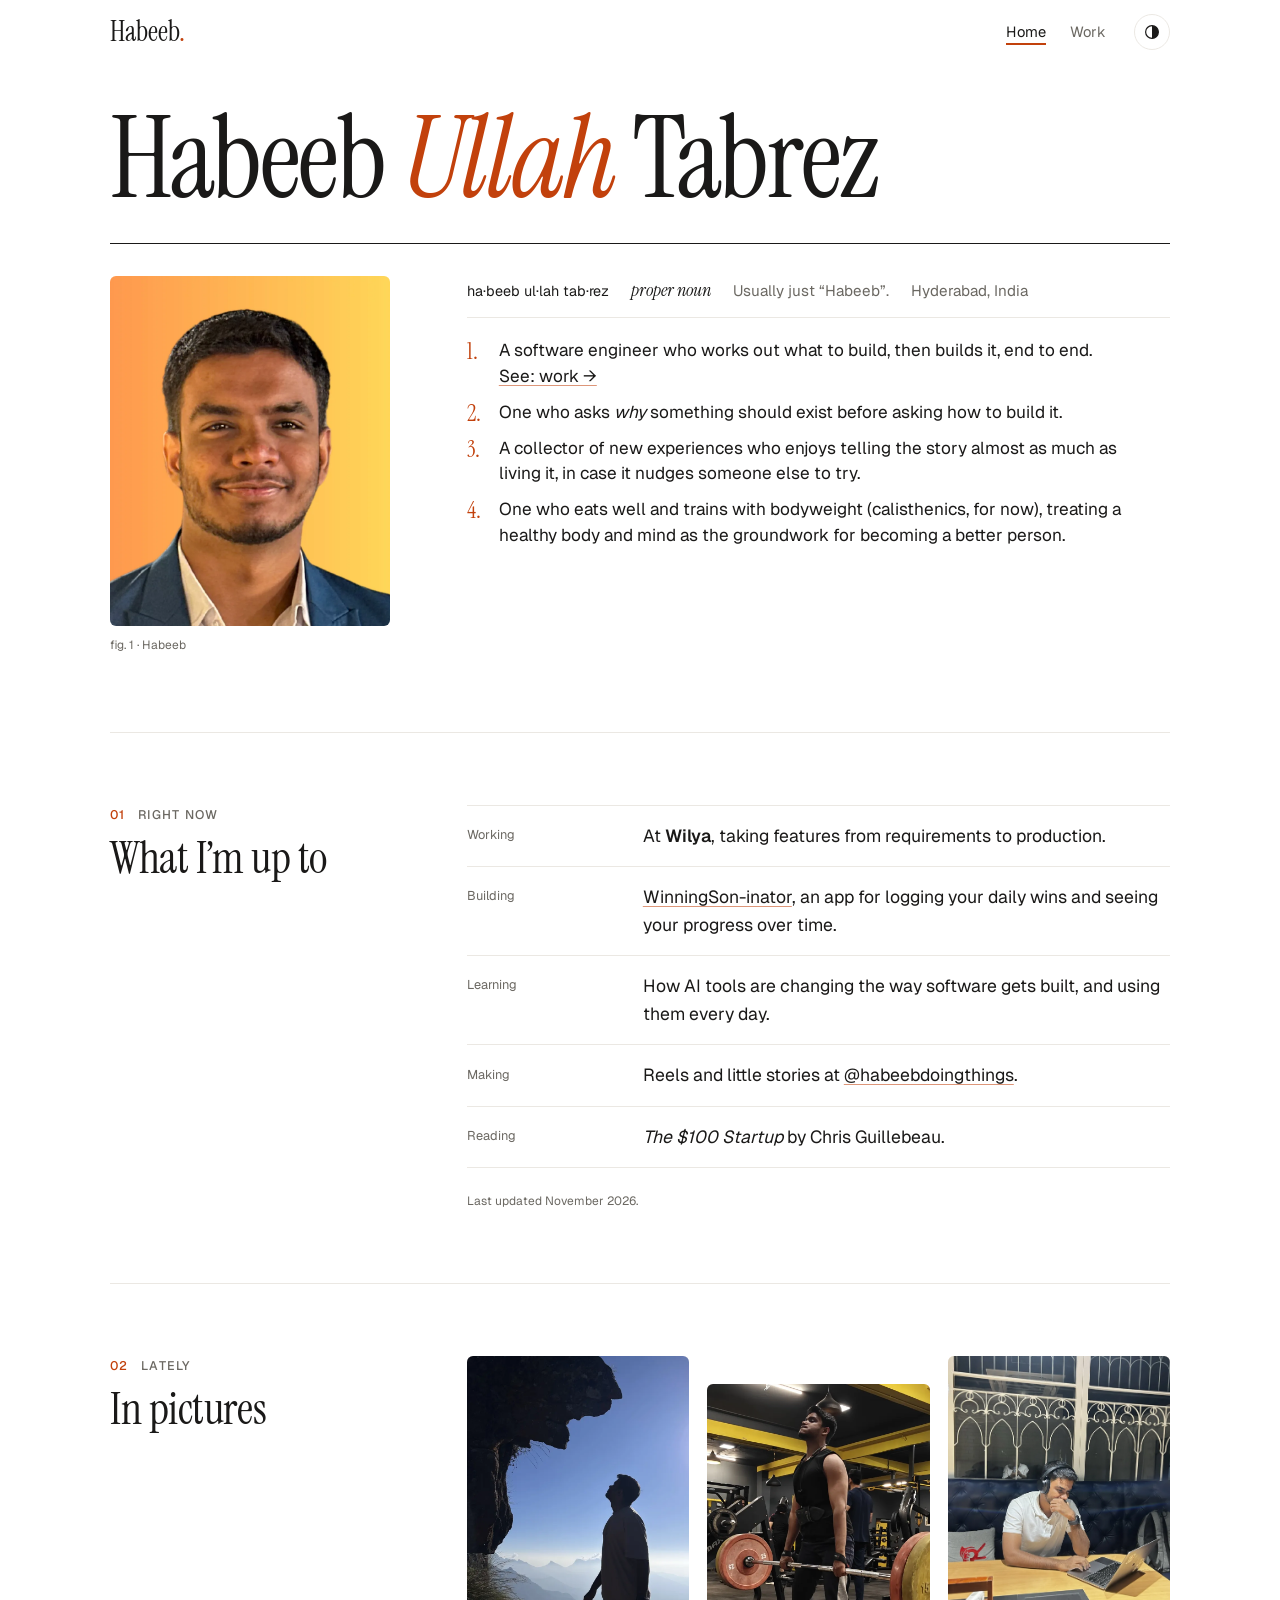
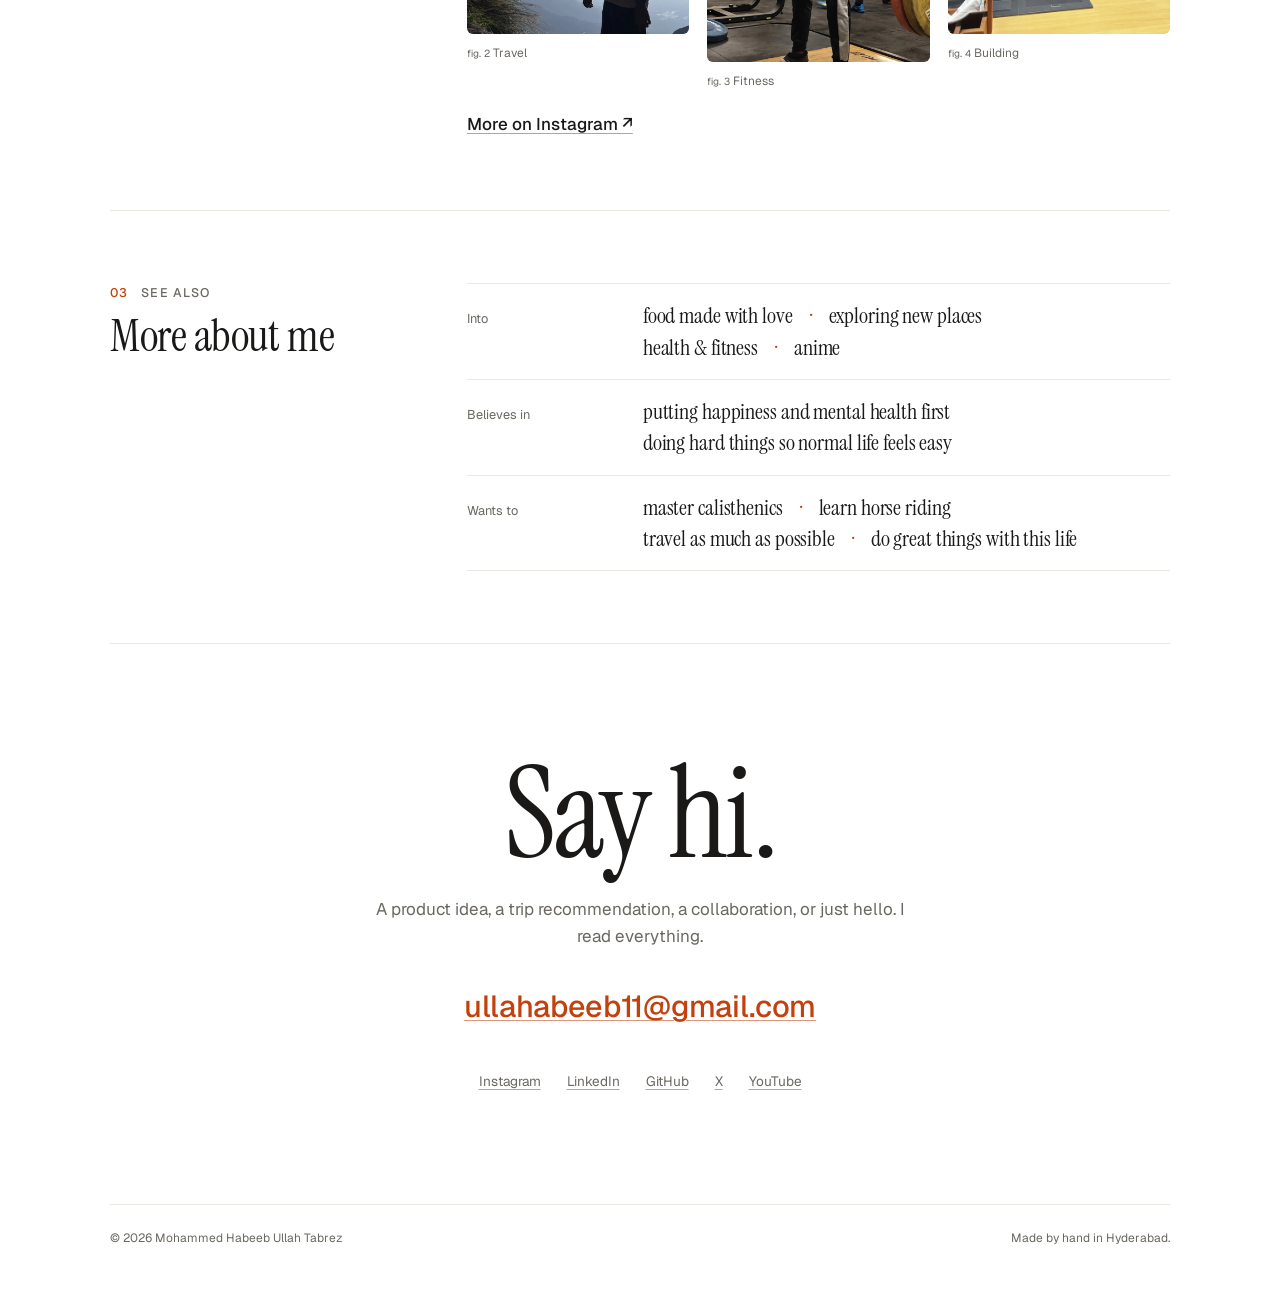
==== commit 19174c1b: "Compose the mobile home landing as one screen On phones the hero now fills exactly the first screen:" ====
--- a/index.html
+++ b/index.html
@@ -83,25 +83,30 @@
 
     <!-- ============ THE ENTRY ============ -->
     <section class="entry" aria-labelledby="entry-name">
-      <h1 class="entry__name" id="entry-name">
-        <span>Habeeb</span>
-        <span class="entry__name-mid">Ullah</span>
-        <span>Tabrez</span>
-      </h1>
+      <!-- On phones this block fills the first screen; on wider screens it dissolves into the grid -->
+      <div class="entry__lead">
+        <h1 class="entry__name" id="entry-name">
+          <span>Habeeb</span>
+          <span class="entry__name-mid">Ullah</span>
+          <span>Tabrez</span>
+        </h1>
 
-      <figure class="entry__portrait">
-        <img src="./images/Mohammed_Habeeb_Ullah_Tabrez.webp" width="1080" height="1080" alt="Portrait of Habeeb Ullah Tabrez smiling, in a navy blazer against a warm orange background">
-        <figcaption>fig. 1 · Habeeb</figcaption>
-      </figure>
+        <figure class="entry__portrait">
+          <img src="./images/Mohammed_Habeeb_Ullah_Tabrez.webp" width="1080" height="1080" alt="Portrait of Habeeb Ullah Tabrez smiling, in a navy blazer against a warm orange background">
+          <figcaption>fig. 1 · Habeeb</figcaption>
+        </figure>
 
-      <p class="entry__meta">
-        <span class="mono">ha·beeb ul·lah tab·rez</span>
-        <span class="entry__pos">proper noun</span>
-        <span>Usually just “Habeeb”.</span>
-        <span>Hyderabad, India</span>
-      </p>
+        <p class="entry__meta">
+          <span class="mono">ha·beeb ul·lah tab·rez</span>
+          <span class="entry__pos">proper noun</span>
+          <span>Usually just “Habeeb”.</span>
+          <span>Hyderabad, India</span>
+        </p>
 
-      <ol class="entry__senses">
+        <a class="entry__more" href="#senses">Definitions ↓</a>
+      </div>
+
+      <ol class="entry__senses" id="senses">
         <li>A software engineer who works out what to build, then builds it, end to end. <a href="work.html">See: work&nbsp;→</a></li>
         <li>One who asks <em>why</em> something should exist before asking how to build it.</li>
         <li>A collector of new experiences who enjoys telling the story almost as much as living it, in case it nudges someone else to try.</li>
--- a/styles.css
+++ b/styles.css
@@ -111,6 +111,8 @@
   column-gap: clamp(32px, 6vw, 80px);
   padding: clamp(28px, 4vh, 56px) 0 clamp(48px, 6vw, 80px);
 }
+.entry__lead { display: contents; }
+.entry__more { display: none; }
 .entry__name {
   grid-area: name;
   font-family: var(--serif); font-weight: 400;
@@ -195,20 +197,24 @@
 #gallery .text-link { margin-top: 48px; }
 
 /* ---------- More about me: label + a flowing line of terms per row ---------- */
+/* Same rhythm as the "Right now" list: label column, thin rules, body-scale text */
+.about { border-top: 1px solid var(--line); }
 .about__row {
-  display: grid; grid-template-columns: 7.5rem minmax(0, 1fr); gap: 6px 24px; align-items: baseline;
-  padding: 18px 0 20px; border-top: 1px solid var(--line);
-}
-.about__row:first-child { border-top: 1.5px solid var(--ink); }
-.about dt { font-size: .74rem; font-weight: 500; text-transform: uppercase; letter-spacing: .1em; color: var(--accent); }
+  display: grid; grid-template-columns: 9.5rem minmax(0, 1fr); gap: 4px 24px; align-items: baseline;
+  padding: 16px 0; border-bottom: 1px solid var(--line);
+}
+.about dt { font-family: var(--mono); font-size: .8rem; color: var(--muted); }
 .terms {
-  max-width: 36ch;
-  font-family: var(--serif); font-size: clamp(1.5rem, 2.6vw, 2.05rem); line-height: 1.3; letter-spacing: -0.005em;
+  font-family: var(--serif); font-size: 1.4rem; line-height: 1.4; letter-spacing: -0.005em;
 }
 /* inline-block keeps each term whole; lines break between terms, not inside them */
 .terms li { display: inline-block; text-wrap: balance; }
-/* The dot sticks to the term before it, so a line never starts with one */
-.terms li:not(:last-child)::after { content: "\00a0·"; margin-right: .3em; color: var(--accent); }
+/* Each term carries its separator in front of it. The list is pulled left by one
+   separator's width and its box clips, so a dot that starts a line is hidden:
+   dots only ever show between two terms on the same line. */
+.about dd { overflow: hidden; }
+.terms { margin-left: -1.6em; text-wrap: balance; }
+.terms li::before { content: "·"; display: inline-block; width: 1.6em; text-align: center; color: var(--accent); }
 .terms .is-done { color: var(--muted); }
 .terms s { text-decoration-thickness: 1.5px; text-decoration-color: var(--accent); }
 .terms__year { font-family: var(--sans); font-size: .45em; letter-spacing: .04em; color: var(--accent); vertical-align: .55em; }
@@ -404,7 +410,7 @@
   #gallery .text-link { margin-top: 12px; }
 
   .about__row { grid-template-columns: 1fr; padding: 14px 0 18px; }
-  .terms { font-size: 1.5rem; line-height: 1.3; }
+  .terms { font-size: 1.3rem; }
 
   /* Contact */
   .contact { padding: 72px 0 64px; }
@@ -487,6 +493,72 @@
   .entry__portrait { align-self: end; }
   .entry__name { font-size: calc((100vw - 2 * var(--gutter)) * .58 / 2.42); }
   .entry__portrait img { aspect-ratio: 4 / 5; }
+}
+
+/* Phones (portrait): name edge to edge over a rule, then a compact entry block,
+   a small portrait with the headword details stacked beside it, then the senses.
+   Keeps the first definitions on the landing screen instead of a wide photo. */
+@media (max-width: 520px) {
+  /* The lead fills exactly the first screen and stays one composed block
+     (name, rule, portrait + details), centred so any spare height on tall
+     phones is shared above and below instead of opening a hole in the middle.
+     The definitions start just below the fold. */
+  .entry { display: block; padding-top: 0; }
+  .entry__lead {
+    display: grid;
+    grid-template-columns: minmax(0, 38%) minmax(0, 1fr);
+    /* the "more" row is pinned to the caption's height (6px gap + one .7rem line),
+       so the details always end level with the bottom of the photo */
+    grid-template-rows: 1fr auto auto 24px 1.15fr;
+    grid-template-areas: ". ." "name name" "photo meta" "photo more" ". .";
+    column-gap: 18px;
+    min-height: calc(100vh - var(--header-h));
+    min-height: calc(100svh - var(--header-h));
+    padding: 16px 0 28px;
+  }
+  .entry__name {
+    padding-bottom: 0; margin-bottom: 20px;
+    border-bottom: 1.5px solid var(--ink);
+  }
+  .entry__name span:last-child { padding-bottom: 18px; }
+  .entry__more {
+    display: inline-block; grid-area: more; align-self: end; justify-self: start;
+    font-size: .78rem; font-weight: 500; line-height: 18px; text-decoration: none; color: var(--accent);
+  }
+  /* The source photo is square: show all of it rather than cropping in */
+  .entry__portrait img { aspect-ratio: 1 / 1; object-position: 50% 50%; }
+  .entry__portrait figcaption { margin-top: 6px; font-size: .7rem; }
+
+  /* Pronunciation + part of speech up top, the plain facts settle at the photo's base */
+  .entry__meta {
+    flex-direction: column; flex-wrap: nowrap; align-items: flex-start; gap: 2px;
+    margin: 0; padding: 0; border: 0;
+    font-size: .92rem; line-height: 1.4;
+  }
+  .entry__meta::before { content: none; }
+  .entry__meta .mono { font-size: .82rem; letter-spacing: .01em; }
+  .entry__pos { font-size: 1.3rem; line-height: 1.2; }
+  .entry__meta > span:nth-child(3) {
+    margin-top: auto; padding-top: 10px; width: 100%;
+    border-top: 1px solid var(--line);
+  }
+  /* Stretch to the photo's height so the facts settle at its base; the
+     "Definitions" link then sits on the caption's line */
+  .entry__meta { align-self: stretch; }
+
+  .entry__senses {
+    margin-top: 0; padding-top: 40px; gap: 16px;
+    border-top: 1px solid var(--line);
+  }
+}
+
+/* Tall phones: spend some of the extra height on a bigger portrait */
+@media (max-width: 520px) and (min-height: 760px) {
+  .entry__lead { grid-template-columns: minmax(0, 46%) minmax(0, 1fr); }
+  .entry__name { margin-bottom: 24px; }
+  .entry__meta { font-size: .98rem; }
+  .entry__meta .mono { font-size: .86rem; }
+  .entry__pos { font-size: 1.45rem; }
 }
 
 /* Small phones: facts read better as a single list */
